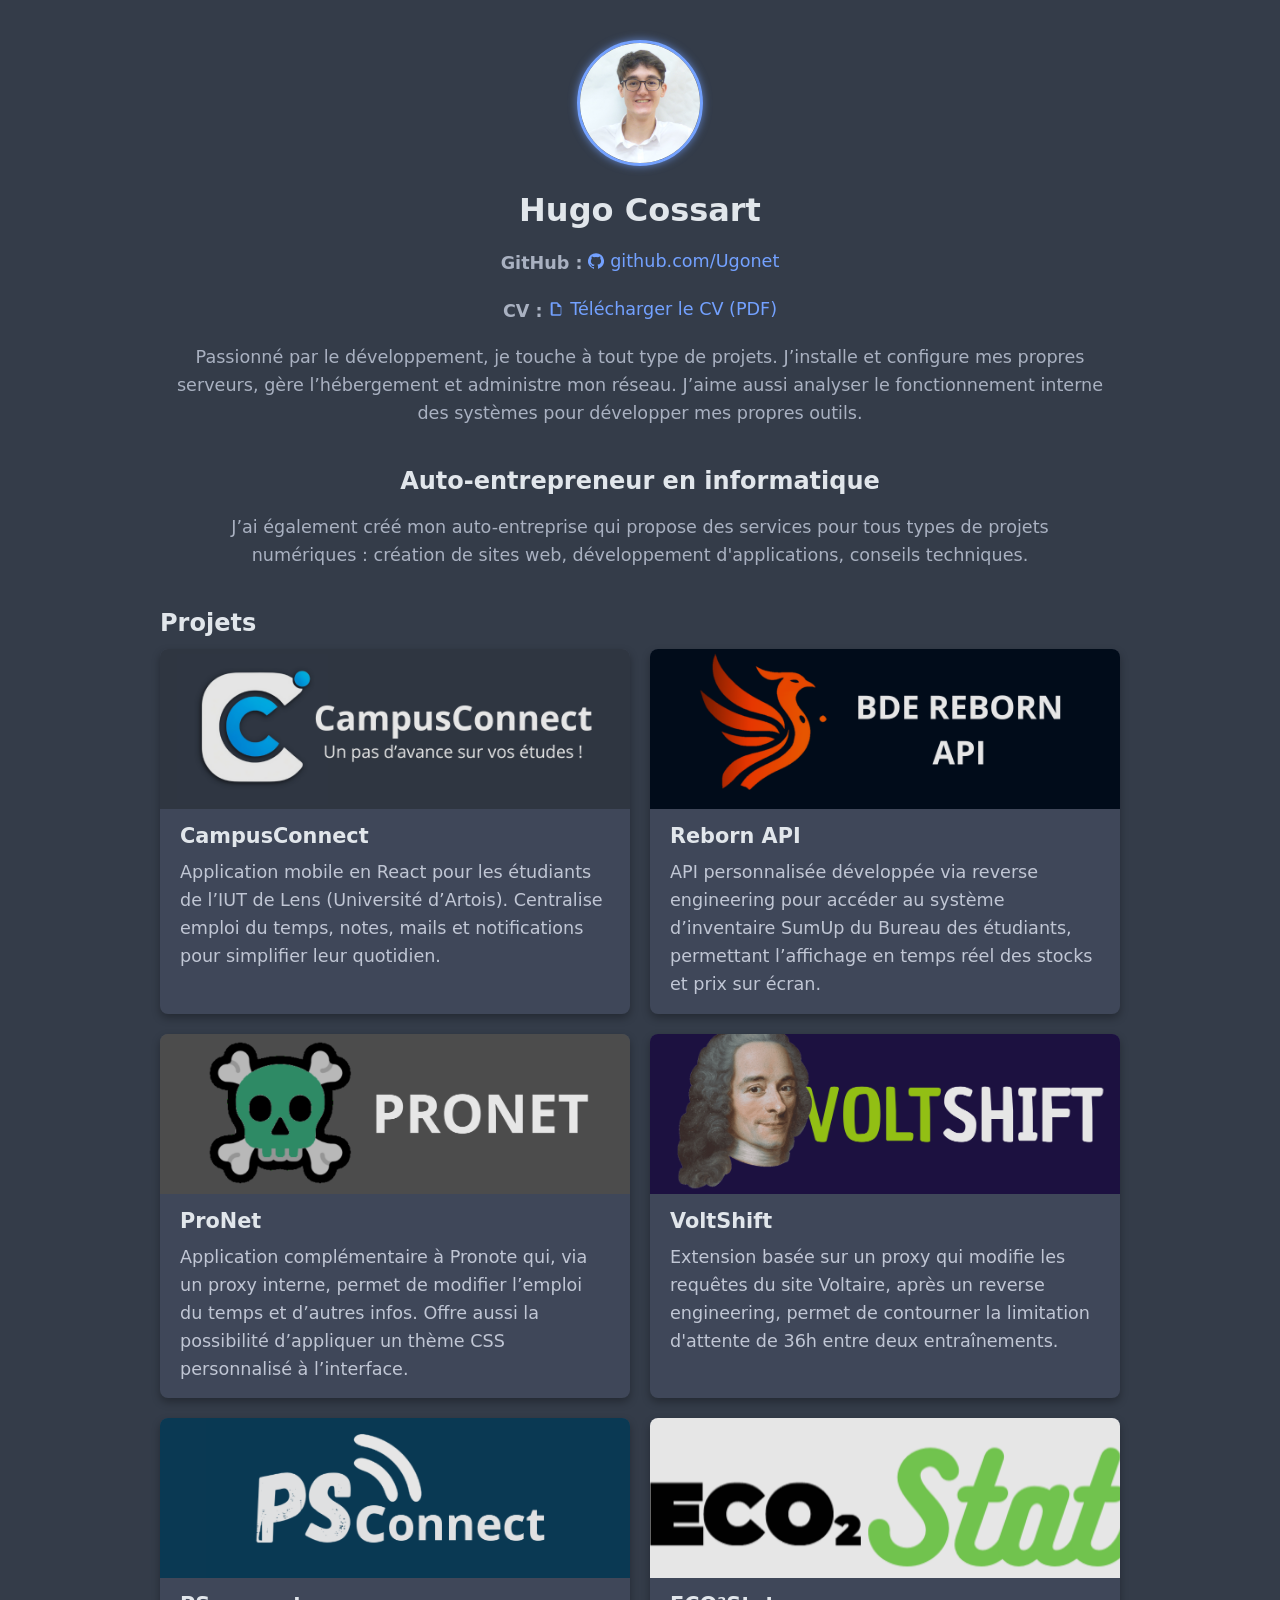
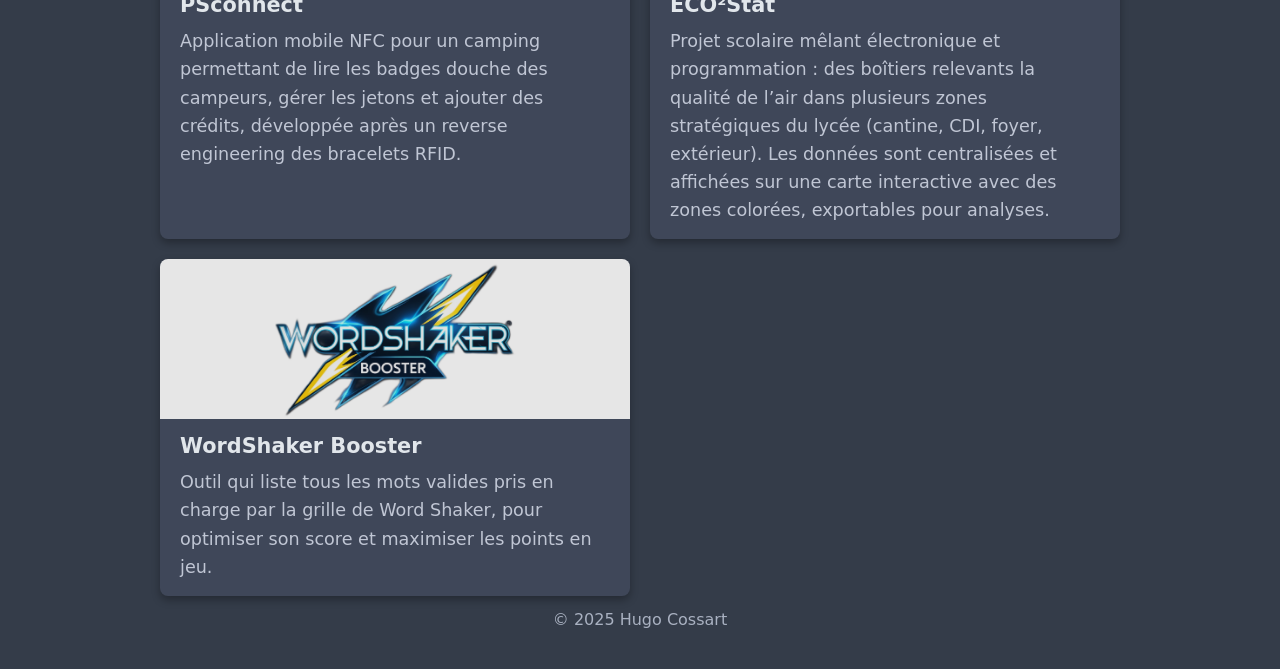
==== index.html @ ac050584 "Ajout du CV en dernière version" ====
<!DOCTYPE html>
<html lang="fr">
<head>
    <meta charset="UTF-8" />
    <meta name="viewport" content="width=device-width, initial-scale=1" />
    <title>Hugo Cossart – Portfolio</title>
    <style>
        body {
            font-family: system-ui, sans-serif;
            background: #343C49;
            margin: 0; padding: 0;
            color: #E1E6EB;
        }
        .footer {
            margin-top: 14px;
        }
        .container {
            max-width: 960px;
            margin: 40px auto;
            padding: 0 20px;
        }
        h1, h2 {
            margin-bottom: 0.5em;
            color: #E1E6EB;
        }
        a {
            color: #73A1FF;
            text-decoration: none;
        }
        a:hover {
            text-decoration: underline;
        }
        header, footer {
            text-align: center;
            margin-bottom: 40px;
            color: #A9B1C1;
        }
        p {
            line-height: 1.6;
            font-size: 1.1em;
        }
        .projects-grid {
            display: grid;
            grid-template-columns: repeat(auto-fit, minmax(400px, 1fr));
            gap: 20px;
        }
        .project-card {
            background: #3F4759;
            border-radius: 8px;
            box-shadow: 0 4px 8px rgb(0 0 0 / 0.3);
            overflow: hidden;
            cursor: pointer;
            transition: transform 0.2s ease, box-shadow 0.2s ease;
            display: flex;
            flex-direction: column;
            text-decoration: none;
            color: inherit;
        }
        .project-card:hover {
            transform: translateY(-5px);
            box-shadow: 0 8px 16px rgb(0 0 0 / 0.5);
        }
        .project-img {
            width: 100%;
            height: 160px;
            object-fit: cover;
            filter: brightness(0.9);
        }
        .project-content {
            padding: 15px 20px;
            flex-grow: 1;
        }
        .project-title {
            margin: 0 0 10px;
            font-size: 1.3em;
            color: #E1E6EB;
        }
        .project-desc {
            margin: 0;
            color: #C0C6D4;
            flex-grow: 1;
        }
        .profile-img {
            width: 120px;
            height: 120px;
            border-radius: 50%;
            object-fit: cover;
            border: 3px solid #73A1FF;
            box-shadow: 0 0 8px rgba(115, 161, 255, 0.7);
        }
    </style>
</head>
<body>
<div class="container">
    <header>
        <img src="/images/profil.png" alt="Photo de Hugo Cossart" class="profile-img" />
        <h1>Hugo Cossart</h1>
        <p><strong>GitHub :</strong>
            <a href="https://github.com/Ugonet" target="_blank" rel="noopener noreferrer" style="display: inline-flex; align-items: center; gap: 6px;">
                <svg xmlns="http://www.w3.org/2000/svg" width="16" height="16" fill="#73A1FF" viewBox="0 0 24 24" style="vertical-align: middle;">
                    <path d="M12 .297a12 12 0 00-3.794 23.412c.6.11.82-.26.82-.577 0-.285-.01-1.04-.015-2.04-3.338.725-4.042-1.61-4.042-1.61-.546-1.386-1.333-1.754-1.333-1.754-1.09-.744.083-.729.083-.729 1.205.085 1.838 1.238 1.838 1.238 1.07 1.835 2.807 1.305 3.492.997.108-.775.418-1.305.76-1.605-2.665-.304-5.466-1.332-5.466-5.93 0-1.31.467-2.38 1.235-3.22-.124-.303-.535-1.527.117-3.176 0 0 1.007-.322 3.3 1.23a11.46 11.46 0 016 0c2.29-1.553 3.294-1.23 3.294-1.23.653 1.65.243 2.873.12 3.176.77.84 1.232 1.91 1.232 3.22 0 4.61-2.8 5.625-5.475 5.922.43.37.823 1.102.823 2.222 0 1.606-.014 2.898-.014 3.293 0 .32.218.694.825.576A12 12 0 0012 .297z"/>
                </svg>
                github.com/Ugonet
            </a>
        </p>

        <p><strong>CV :</strong>
            <a href="/CV-Hugo-Cossart-IUT-Lens.pdf" target="_blank" rel="noopener noreferrer" style="display: inline-flex; align-items: center; gap: 6px;">
                <svg xmlns="http://www.w3.org/2000/svg" width="16" height="16" fill="#73A1FF" viewBox="0 0 24 24" style="vertical-align: middle;">
                    <path d="M6 2a2 2 0 00-2 2v16a2 2 0 002 2h12a2 2 0 002-2V8l-6-6H6zM7 4h7v5h5v11H7V4z"/>
                </svg>
                Télécharger le CV (PDF)
            </a>
        </p>
        <p>
            Passionné par le développement, je touche à tout type de projets.
            J’installe et configure mes propres serveurs, gère l’hébergement et administre mon réseau.
            J’aime aussi analyser le fonctionnement interne des systèmes pour développer mes propres outils.
        </p>
        <div class="container">
            <h2>Auto-entrepreneur en informatique</h2>
            <p>
                J’ai également créé mon auto-entreprise qui propose des services pour tous types de projets numériques : création de sites web, développement d'applications, conseils techniques.
            </p>
        </div>
    </header>

    <section>
        <h2>Projets</h2>
        <div class="projects-grid">
            <a href="/projets/campusconnect/" class="project-card" rel="noopener noreferrer">
                <img src="/projets/campusconnect/images/illustration.png" alt="CampusConnect" class="project-img" />
                <div class="project-content">
                    <h3 class="project-title">CampusConnect</h3>
                    <p class="project-desc">
                        Application mobile en React pour les étudiants de l’IUT de Lens (Université d’Artois).
                        Centralise emploi du temps, notes, mails et notifications pour simplifier leur quotidien.
                    </p>
                </div>
            </a>
            <a href="/projets/rebornapi/" class="project-card" rel="noopener noreferrer">
                <img src="/projets/rebornapi/images/illustration.png" alt="Reborn API" class="project-img" />
                <div class="project-content">
                    <h3 class="project-title">Reborn API</h3>
                    <p class="project-desc">
                        API personnalisée développée via reverse engineering pour accéder au système d’inventaire
                        SumUp du Bureau des étudiants, permettant l’affichage en temps réel des stocks et prix sur écran.
                    </p>
                </div>
            </a>
            <a href="/projets/pronet/" class="project-card" rel="noopener noreferrer">
                <img src="/projets/pronet/images/illustration.png" alt="ProNet" class="project-img" />
                <div class="project-content">
                    <h3 class="project-title">ProNet</h3>
                    <p class="project-desc">
                        Application complémentaire à Pronote qui, via un proxy interne, permet de modifier l’emploi du temps et d’autres infos.
                        Offre aussi la possibilité d’appliquer un thème CSS personnalisé à l’interface.
                    </p>
                </div>
            </a>
            <a href="/projets/voltshift/" class="project-card" rel="noopener noreferrer">
                <img src="/projets/voltshift/images/illustration.png" alt="VoltShift" class="project-img" />
                <div class="project-content">
                    <h3 class="project-title">VoltShift</h3>
                    <p class="project-desc">
                        Extension basée sur un proxy qui modifie les requêtes du site Voltaire,
                        après un reverse engineering, permet de contourner la limitation d'attente de 36h entre deux entraînements.
                    </p>
                </div>
            </a>
            <a href="/projets/psconnect/" class="project-card" rel="noopener noreferrer">
                <img src="/projets/psconnect/images/illustration.png" alt="PSconnect" class="project-img" />
                <div class="project-content">
                    <h3 class="project-title">PSconnect</h3>
                    <p class="project-desc">
                        Application mobile NFC pour un camping permettant de lire les badges douche des campeurs,
                        gérer les jetons et ajouter des crédits, développée après un reverse engineering des bracelets RFID.
                    </p>
                </div>
            </a>
            <a href="/projets/eco2stat/" class="project-card" rel="noopener noreferrer">
                <img src="/projets/eco2stat/images/illustration.png" alt="ECO²Stat" class="project-img" />
                <div class="project-content">
                    <h3 class="project-title">ECO²Stat</h3>
                    <p class="project-desc">
                        Projet scolaire mêlant électronique et programmation : des boîtiers relevants la qualité de l’air dans plusieurs zones stratégiques du lycée (cantine, CDI, foyer, extérieur).
                        Les données sont centralisées et affichées sur une carte interactive avec des zones colorées, exportables pour analyses.
                    </p>
                </div>
            </a>
            <a href="/projets/wordshakerbooster/" class="project-card" rel="noopener noreferrer">
                <img src="/projets/wordshakerbooster/images/illustration.png" alt="WordShaker Booster" class="project-img" />
                <div class="project-content">
                    <h3 class="project-title">WordShaker Booster</h3>
                    <p class="project-desc">
                        Outil qui liste tous les mots valides pris en charge par la grille de Word Shaker, pour optimiser son score et maximiser les points en jeu.
                    </p>
                </div>
            </a>
        </div>
    </section>

    <footer class="footer">
        © 2025 Hugo Cossart
    </footer>
</div>
</body>
</html>
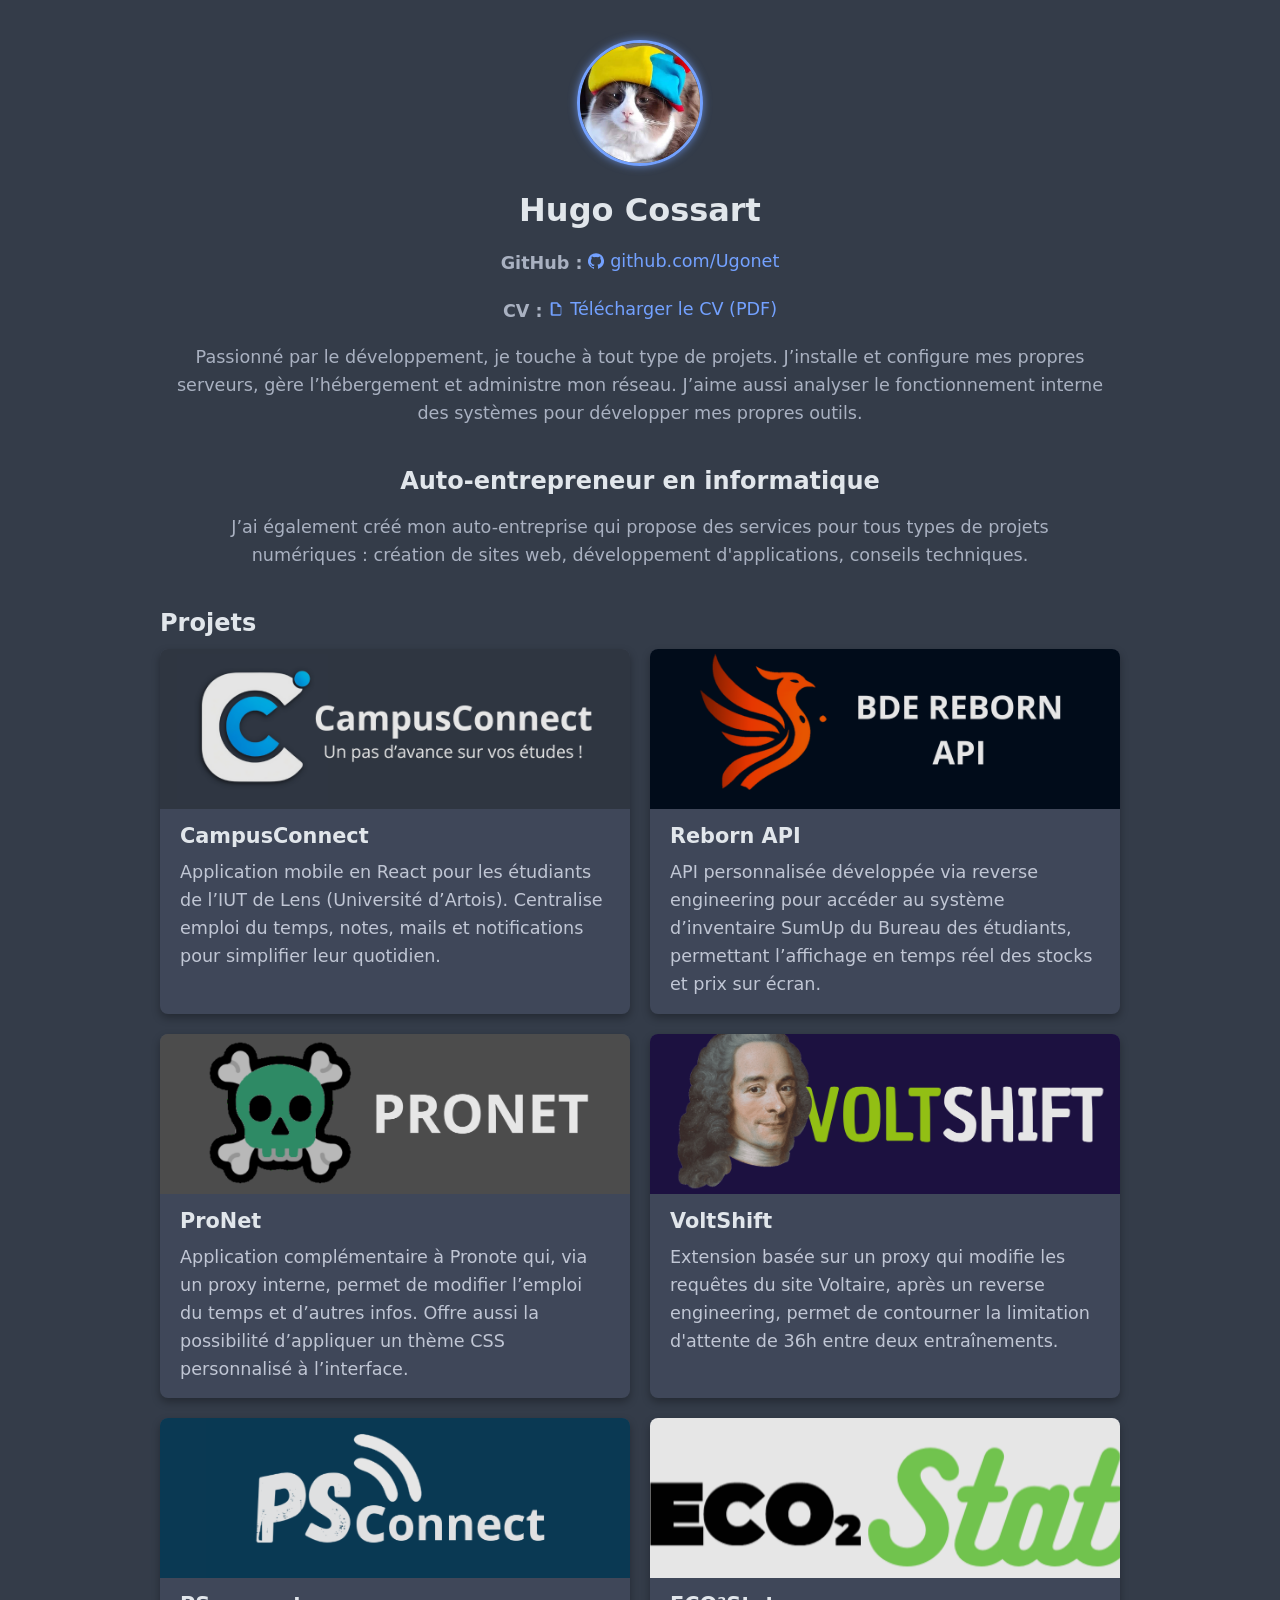
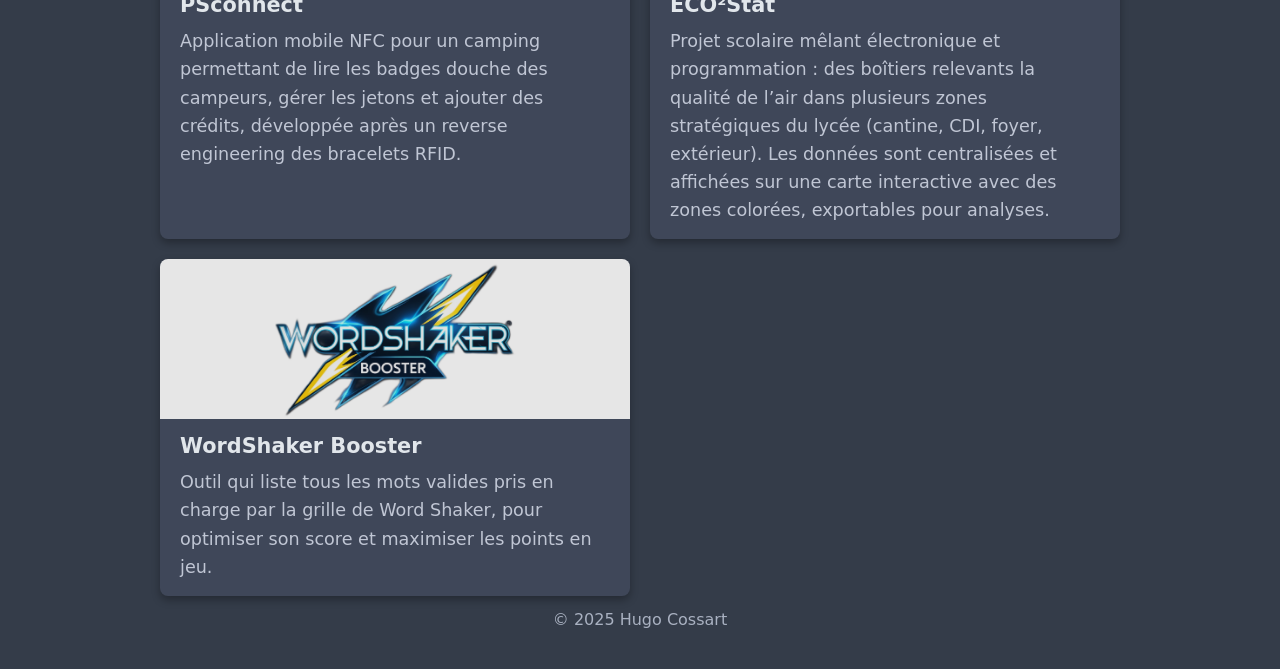
==== commit 36c97437: "changement de PP" ====
--- a/index.html
+++ b/index.html
@@ -93,7 +93,7 @@
 <body>
 <div class="container">
     <header>
-        <img src="/images/profil.png" alt="Photo de Hugo Cossart" class="profile-img" />
+        <img src="/images/profile.jpg" alt="Photo de Hugo Cossart" class="profile-img" />
         <h1>Hugo Cossart</h1>
         <p><strong>GitHub :</strong>
             <a href="https://github.com/Ugonet" target="_blank" rel="noopener noreferrer" style="display: inline-flex; align-items: center; gap: 6px;">
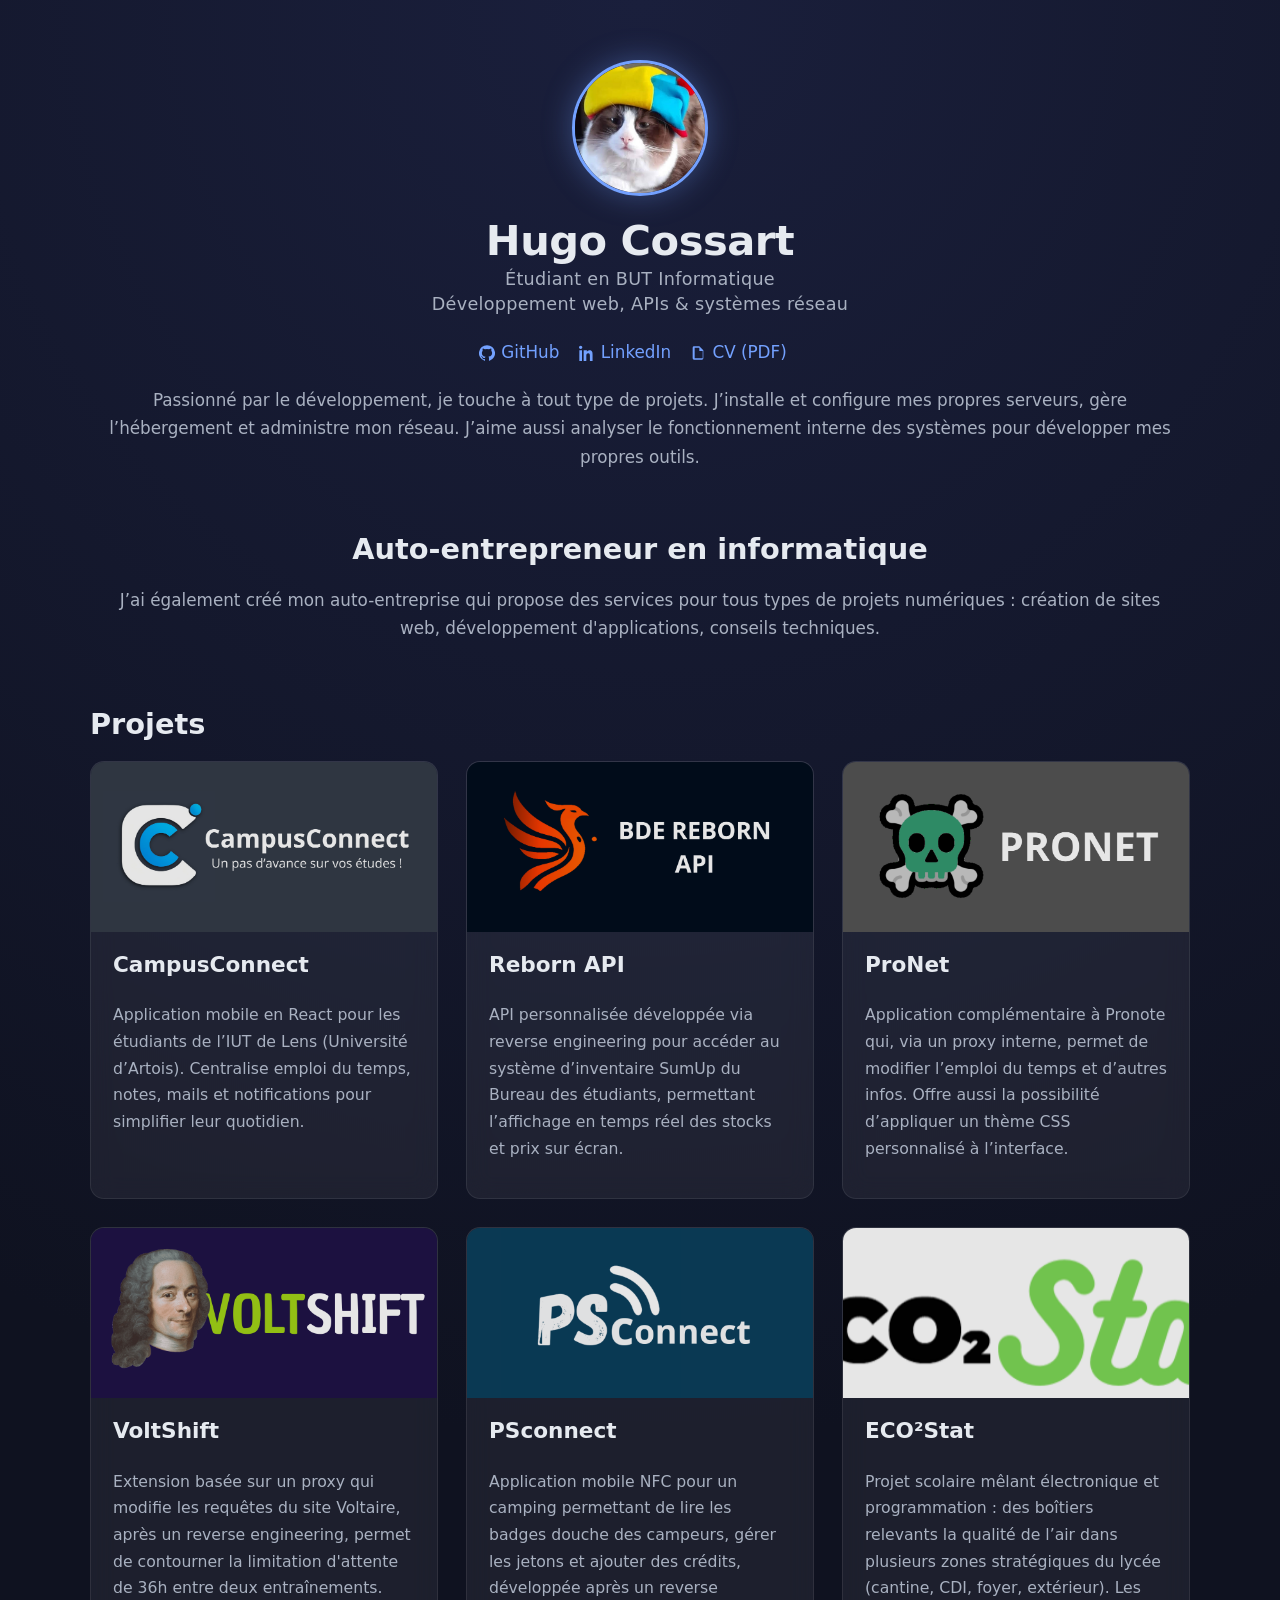
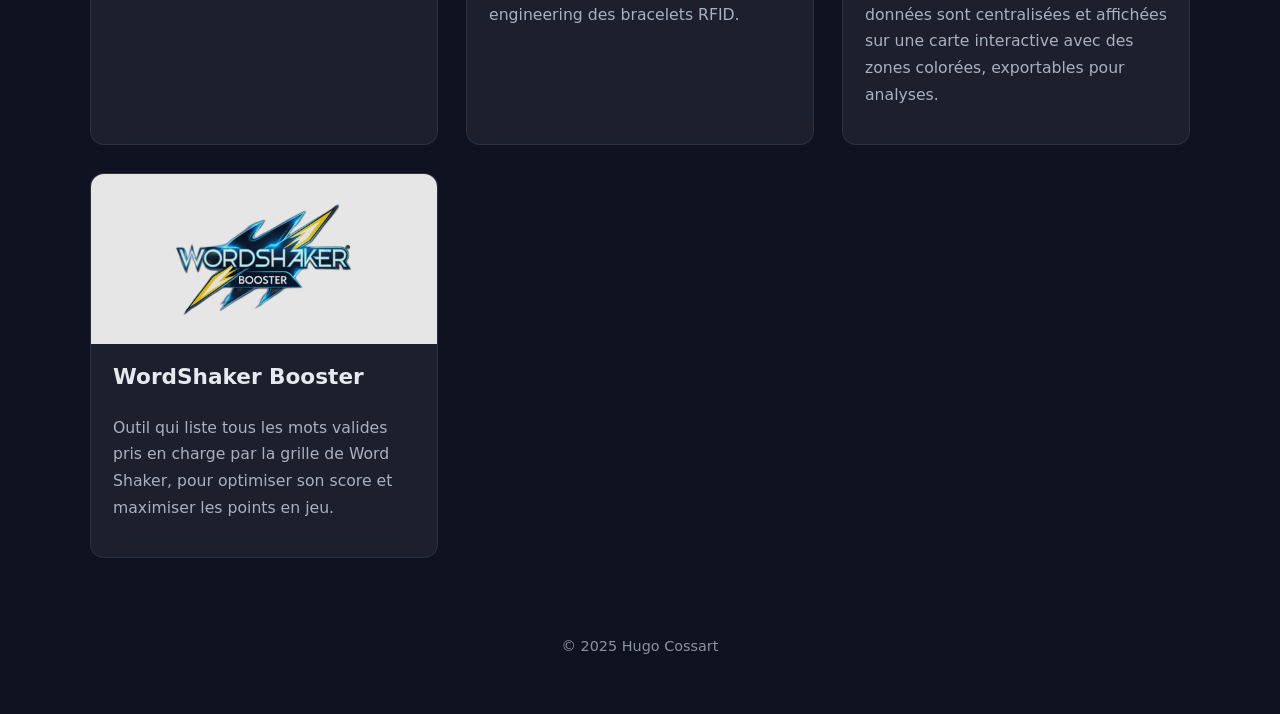
==== commit f707d93c: "Changement de styles et rajout du linkedin + correction des liens relatifs" ====
--- a/index.html
+++ b/index.html
@@ -5,113 +5,227 @@
     <meta name="viewport" content="width=device-width, initial-scale=1" />
     <title>Hugo Cossart – Portfolio</title>
     <style>
+        :root {
+            --bg-main: #0f1220;
+            --bg-card: rgba(255, 255, 255, 0.06);
+            --bg-card-hover: rgba(255, 255, 255, 0.1);
+            --accent: #73A1FF;
+            --accent-soft: rgba(115, 161, 255, 0.35);
+            --text-main: #E6EAF0;
+            --text-muted: #A9B1C1;
+            --radius: 14px;
+        }
+
+        /* Base */
         body {
-            font-family: system-ui, sans-serif;
-            background: #343C49;
-            margin: 0; padding: 0;
-            color: #E1E6EB;
-        }
-        .footer {
-            margin-top: 14px;
-        }
+            font-family: system-ui, -apple-system, BlinkMacSystemFont, sans-serif;
+            background:
+                    radial-gradient(circle at top, #1a1f3c, transparent 60%),
+                    var(--bg-main);
+            margin: 0;
+            color: var(--text-main);
+        }
+
+        /* Layout */
         .container {
-            max-width: 960px;
-            margin: 40px auto;
-            padding: 0 20px;
-        }
-        h1, h2 {
-            margin-bottom: 0.5em;
-            color: #E1E6EB;
-        }
+            max-width: 1100px;
+            margin: 60px auto;
+            padding: 0 24px;
+        }
+
+        /* Header */
+        header {
+            text-align: center;
+            margin-bottom: 64px;
+        }
+
+        h1 {
+            font-size: 2.6rem;
+            margin: 16px 0 8px;
+            letter-spacing: -0.5px;
+        }
+
+        .subtitle {
+            font-size: 1.1rem;
+            color: var(--text-muted);
+            margin-top: -6px;
+            margin-bottom: 22px;
+            line-height: 1.4;
+            letter-spacing: 0.3px;
+        }
+
+        h2 {
+            font-size: 1.8rem;
+            margin-bottom: 20px;
+        }
+
+        p {
+            line-height: 1.7;
+            font-size: 1.05rem;
+            color: var(--text-muted);
+        }
+
+        /* Links */
         a {
-            color: #73A1FF;
+            color: var(--accent);
             text-decoration: none;
         }
+
         a:hover {
             text-decoration: underline;
         }
-        header, footer {
-            text-align: center;
-            margin-bottom: 40px;
-            color: #A9B1C1;
-        }
-        p {
-            line-height: 1.6;
-            font-size: 1.1em;
-        }
+
+        /* Profile */
+        .profile-img {
+            width: 130px;
+            height: 130px;
+            border-radius: 50%;
+            object-fit: cover;
+            border: 3px solid var(--accent);
+            box-shadow: 0 0 30px var(--accent-soft);
+            transition: transform 0.3s ease;
+        }
+
+        .profile-img:hover {
+            transform: scale(1.05);
+        }
+
+        /* Cards grid */
         .projects-grid {
             display: grid;
-            grid-template-columns: repeat(auto-fit, minmax(400px, 1fr));
-            gap: 20px;
-        }
+            grid-template-columns: repeat(auto-fit, minmax(320px, 1fr));
+            gap: 28px;
+        }
+
+        /* Project card */
         .project-card {
-            background: #3F4759;
-            border-radius: 8px;
-            box-shadow: 0 4px 8px rgb(0 0 0 / 0.3);
+            background: var(--bg-card);
+            border-radius: var(--radius);
+            backdrop-filter: blur(12px);
+            border: 1px solid rgba(255, 255, 255, 0.08);
             overflow: hidden;
-            cursor: pointer;
-            transition: transform 0.2s ease, box-shadow 0.2s ease;
+            transition: all 0.35s ease;
             display: flex;
             flex-direction: column;
             text-decoration: none;
             color: inherit;
-        }
+            position: relative;
+        }
+
+        .project-card::after {
+            content: "";
+            position: absolute;
+            inset: 0;
+            background: radial-gradient(circle at top left, var(--accent-soft), transparent 60%);
+            opacity: 0;
+            transition: opacity 0.35s ease;
+            pointer-events: none;
+        }
+
+        .project-card:hover::after {
+            opacity: 1;
+        }
+
         .project-card:hover {
-            transform: translateY(-5px);
-            box-shadow: 0 8px 16px rgb(0 0 0 / 0.5);
-        }
+            transform: translateY(-8px);
+            background: var(--bg-card-hover);
+            box-shadow: 0 20px 40px rgba(0, 0, 0, 0.45);
+        }
+
+        /* Image */
         .project-img {
             width: 100%;
-            height: 160px;
+            height: 170px;
             object-fit: cover;
             filter: brightness(0.9);
         }
+
+        /* Content */
         .project-content {
-            padding: 15px 20px;
-            flex-grow: 1;
-        }
+            padding: 20px 22px;
+            display: flex;
+            flex-direction: column;
+            gap: 10px;
+        }
+
         .project-title {
-            margin: 0 0 10px;
-            font-size: 1.3em;
-            color: #E1E6EB;
-        }
+            font-size: 1.35rem;
+            margin: 0;
+            color: var(--text-main);
+        }
+
         .project-desc {
-            margin: 0;
-            color: #C0C6D4;
-            flex-grow: 1;
-        }
-        .profile-img {
-            width: 120px;
-            height: 120px;
-            border-radius: 50%;
-            object-fit: cover;
-            border: 3px solid #73A1FF;
-            box-shadow: 0 0 8px rgba(115, 161, 255, 0.7);
+            font-size: 0.98rem;
+            color: var(--text-muted);
+        }
+
+        .social-link {
+            display: inline-flex;
+            align-items: center;
+            gap: 6px;
+            margin-right: 14px;
+        }
+
+        /* Sections */
+        section {
+            margin-bottom: 80px;
+        }
+
+        /* Footer */
+        footer {
+            text-align: center;
+            font-size: 0.9rem;
+            color: var(--text-muted);
+            margin-top: 80px;
+            opacity: 0.8;
         }
     </style>
 </head>
 <body>
 <div class="container">
     <header>
-        <img src="/images/profile.jpg" alt="Photo de Hugo Cossart" class="profile-img" />
+        <img src="images/profile.jpg" alt="Photo de Hugo Cossart" class="profile-img" />
         <h1>Hugo Cossart</h1>
-        <p><strong>GitHub :</strong>
-            <a href="https://github.com/Ugonet" target="_blank" rel="noopener noreferrer" style="display: inline-flex; align-items: center; gap: 6px;">
-                <svg xmlns="http://www.w3.org/2000/svg" width="16" height="16" fill="#73A1FF" viewBox="0 0 24 24" style="vertical-align: middle;">
-                    <path d="M12 .297a12 12 0 00-3.794 23.412c.6.11.82-.26.82-.577 0-.285-.01-1.04-.015-2.04-3.338.725-4.042-1.61-4.042-1.61-.546-1.386-1.333-1.754-1.333-1.754-1.09-.744.083-.729.083-.729 1.205.085 1.838 1.238 1.838 1.238 1.07 1.835 2.807 1.305 3.492.997.108-.775.418-1.305.76-1.605-2.665-.304-5.466-1.332-5.466-5.93 0-1.31.467-2.38 1.235-3.22-.124-.303-.535-1.527.117-3.176 0 0 1.007-.322 3.3 1.23a11.46 11.46 0 016 0c2.29-1.553 3.294-1.23 3.294-1.23.653 1.65.243 2.873.12 3.176.77.84 1.232 1.91 1.232 3.22 0 4.61-2.8 5.625-5.475 5.922.43.37.823 1.102.823 2.222 0 1.606-.014 2.898-.014 3.293 0 .32.218.694.825.576A12 12 0 0012 .297z"/>
+        <p class="subtitle">
+            Étudiant en BUT Informatique<br>
+            Développement web, APIs & systèmes réseau
+        </p>
+        <p>
+            <a class="social-link" href="https://github.com/Ugonet" target="_blank" rel="noopener noreferrer">
+                <svg xmlns="http://www.w3.org/2000/svg" width="16" height="16" fill="#73A1FF" viewBox="0 0 24 24">
+                    <path d="M12 .297a12 12 0 00-3.794 23.412c.6.11.82-.26.82-.577
+            0-.285-.01-1.04-.015-2.04-3.338.725-4.042-1.61-4.042-1.61
+            -.546-1.386-1.333-1.754-1.333-1.754-1.09-.744.083-.729.083-.729
+            1.205.085 1.838 1.238 1.838 1.238 1.07 1.835 2.807 1.305 3.492.997
+            .108-.775.418-1.305.76-1.605-2.665-.304-5.466-1.332-5.466-5.93
+            0-1.31.467-2.38 1.235-3.22-.124-.303-.535-1.527.117-3.176
+            0 0 1.007-.322 3.3 1.23a11.46 11.46 0 016 0c2.29-1.553
+            3.294-1.23 3.294-1.23.653 1.65.243 2.873.12 3.176
+            .77.84 1.232 1.91 1.232 3.22 0 4.61-2.8 5.625-5.475 5.922
+            .43.37.823 1.102.823 2.222 0 1.606-.014 2.898-.014 3.293
+            0 .32.218.694.825.576A12 12 0 0012 .297z"/>
                 </svg>
-                github.com/Ugonet
-            </a>
-        </p>
-
-        <p><strong>CV :</strong>
-            <a href="/CV-Hugo-Cossart-IUT-Lens.pdf" target="_blank" rel="noopener noreferrer" style="display: inline-flex; align-items: center; gap: 6px;">
-                <svg xmlns="http://www.w3.org/2000/svg" width="16" height="16" fill="#73A1FF" viewBox="0 0 24 24" style="vertical-align: middle;">
+                GitHub
+            </a>
+
+            <a class="social-link" href="https://www.linkedin.com/in/hugo-cossart/" target="_blank" rel="noopener noreferrer">
+                <svg xmlns="http://www.w3.org/2000/svg" width="16" height="16" fill="#73A1FF" viewBox="0 0 24 24">
+                    <path d="M4.98 3.5C4.98 4.88 3.86 6 2.5 6S0 4.88 0 3.5
+            1.12 1 2.5 1s2.48 1.12 2.48 2.5zM.5 8h4V24h-4V8zm7.5 0h3.8v2.2h.05
+            c.53-1 1.82-2.2 3.75-2.2 4.01 0 4.75 2.64 4.75 6.08V24h-4v-7.5
+            c0-1.79-.03-4.09-2.5-4.09-2.5 0-2.88 1.95-2.88 3.96V24h-4V8z"/>
+                </svg>
+                LinkedIn
+            </a>
+
+            <a class="social-link" href="CV-Hugo-Cossart-IUT-Lens.pdf" target="_blank" rel="noopener noreferrer">
+                <svg xmlns="http://www.w3.org/2000/svg" width="16" height="16" fill="#73A1FF" viewBox="0 0 24 24">
                     <path d="M6 2a2 2 0 00-2 2v16a2 2 0 002 2h12a2 2 0 002-2V8l-6-6H6zM7 4h7v5h5v11H7V4z"/>
                 </svg>
-                Télécharger le CV (PDF)
+                CV (PDF)
             </a>
         </p>
+
         <p>
             Passionné par le développement, je touche à tout type de projets.
             J’installe et configure mes propres serveurs, gère l’hébergement et administre mon réseau.
@@ -128,8 +242,8 @@
     <section>
         <h2>Projets</h2>
         <div class="projects-grid">
-            <a href="/projets/campusconnect/" class="project-card" rel="noopener noreferrer">
-                <img src="/projets/campusconnect/images/illustration.png" alt="CampusConnect" class="project-img" />
+            <a href="projets/campusconnect/" class="project-card" rel="noopener noreferrer">
+                <img src="projets/campusconnect/images/illustration.png" alt="CampusConnect" class="project-img" />
                 <div class="project-content">
                     <h3 class="project-title">CampusConnect</h3>
                     <p class="project-desc">
@@ -138,8 +252,8 @@
                     </p>
                 </div>
             </a>
-            <a href="/projets/rebornapi/" class="project-card" rel="noopener noreferrer">
-                <img src="/projets/rebornapi/images/illustration.png" alt="Reborn API" class="project-img" />
+            <a href="projets/rebornapi/" class="project-card" rel="noopener noreferrer">
+                <img src="projets/rebornapi/images/illustration.png" alt="Reborn API" class="project-img" />
                 <div class="project-content">
                     <h3 class="project-title">Reborn API</h3>
                     <p class="project-desc">
@@ -148,8 +262,8 @@
                     </p>
                 </div>
             </a>
-            <a href="/projets/pronet/" class="project-card" rel="noopener noreferrer">
-                <img src="/projets/pronet/images/illustration.png" alt="ProNet" class="project-img" />
+            <a href="projets/pronet/" class="project-card" rel="noopener noreferrer">
+                <img src="projets/pronet/images/illustration.png" alt="ProNet" class="project-img" />
                 <div class="project-content">
                     <h3 class="project-title">ProNet</h3>
                     <p class="project-desc">
@@ -158,8 +272,8 @@
                     </p>
                 </div>
             </a>
-            <a href="/projets/voltshift/" class="project-card" rel="noopener noreferrer">
-                <img src="/projets/voltshift/images/illustration.png" alt="VoltShift" class="project-img" />
+            <a href="projets/voltshift/" class="project-card" rel="noopener noreferrer">
+                <img src="projets/voltshift/images/illustration.png" alt="VoltShift" class="project-img" />
                 <div class="project-content">
                     <h3 class="project-title">VoltShift</h3>
                     <p class="project-desc">
@@ -168,8 +282,8 @@
                     </p>
                 </div>
             </a>
-            <a href="/projets/psconnect/" class="project-card" rel="noopener noreferrer">
-                <img src="/projets/psconnect/images/illustration.png" alt="PSconnect" class="project-img" />
+            <a href="projets/psconnect/" class="project-card" rel="noopener noreferrer">
+                <img src="projets/psconnect/images/illustration.png" alt="PSconnect" class="project-img" />
                 <div class="project-content">
                     <h3 class="project-title">PSconnect</h3>
                     <p class="project-desc">
@@ -178,8 +292,8 @@
                     </p>
                 </div>
             </a>
-            <a href="/projets/eco2stat/" class="project-card" rel="noopener noreferrer">
-                <img src="/projets/eco2stat/images/illustration.png" alt="ECO²Stat" class="project-img" />
+            <a href="projets/eco2stat/" class="project-card" rel="noopener noreferrer">
+                <img src="projets/eco2stat/images/illustration.png" alt="ECO²Stat" class="project-img" />
                 <div class="project-content">
                     <h3 class="project-title">ECO²Stat</h3>
                     <p class="project-desc">
@@ -188,8 +302,8 @@
                     </p>
                 </div>
             </a>
-            <a href="/projets/wordshakerbooster/" class="project-card" rel="noopener noreferrer">
-                <img src="/projets/wordshakerbooster/images/illustration.png" alt="WordShaker Booster" class="project-img" />
+            <a href="projets/wordshakerbooster/" class="project-card" rel="noopener noreferrer">
+                <img src="projets/wordshakerbooster/images/illustration.png" alt="WordShaker Booster" class="project-img" />
                 <div class="project-content">
                     <h3 class="project-title">WordShaker Booster</h3>
                     <p class="project-desc">
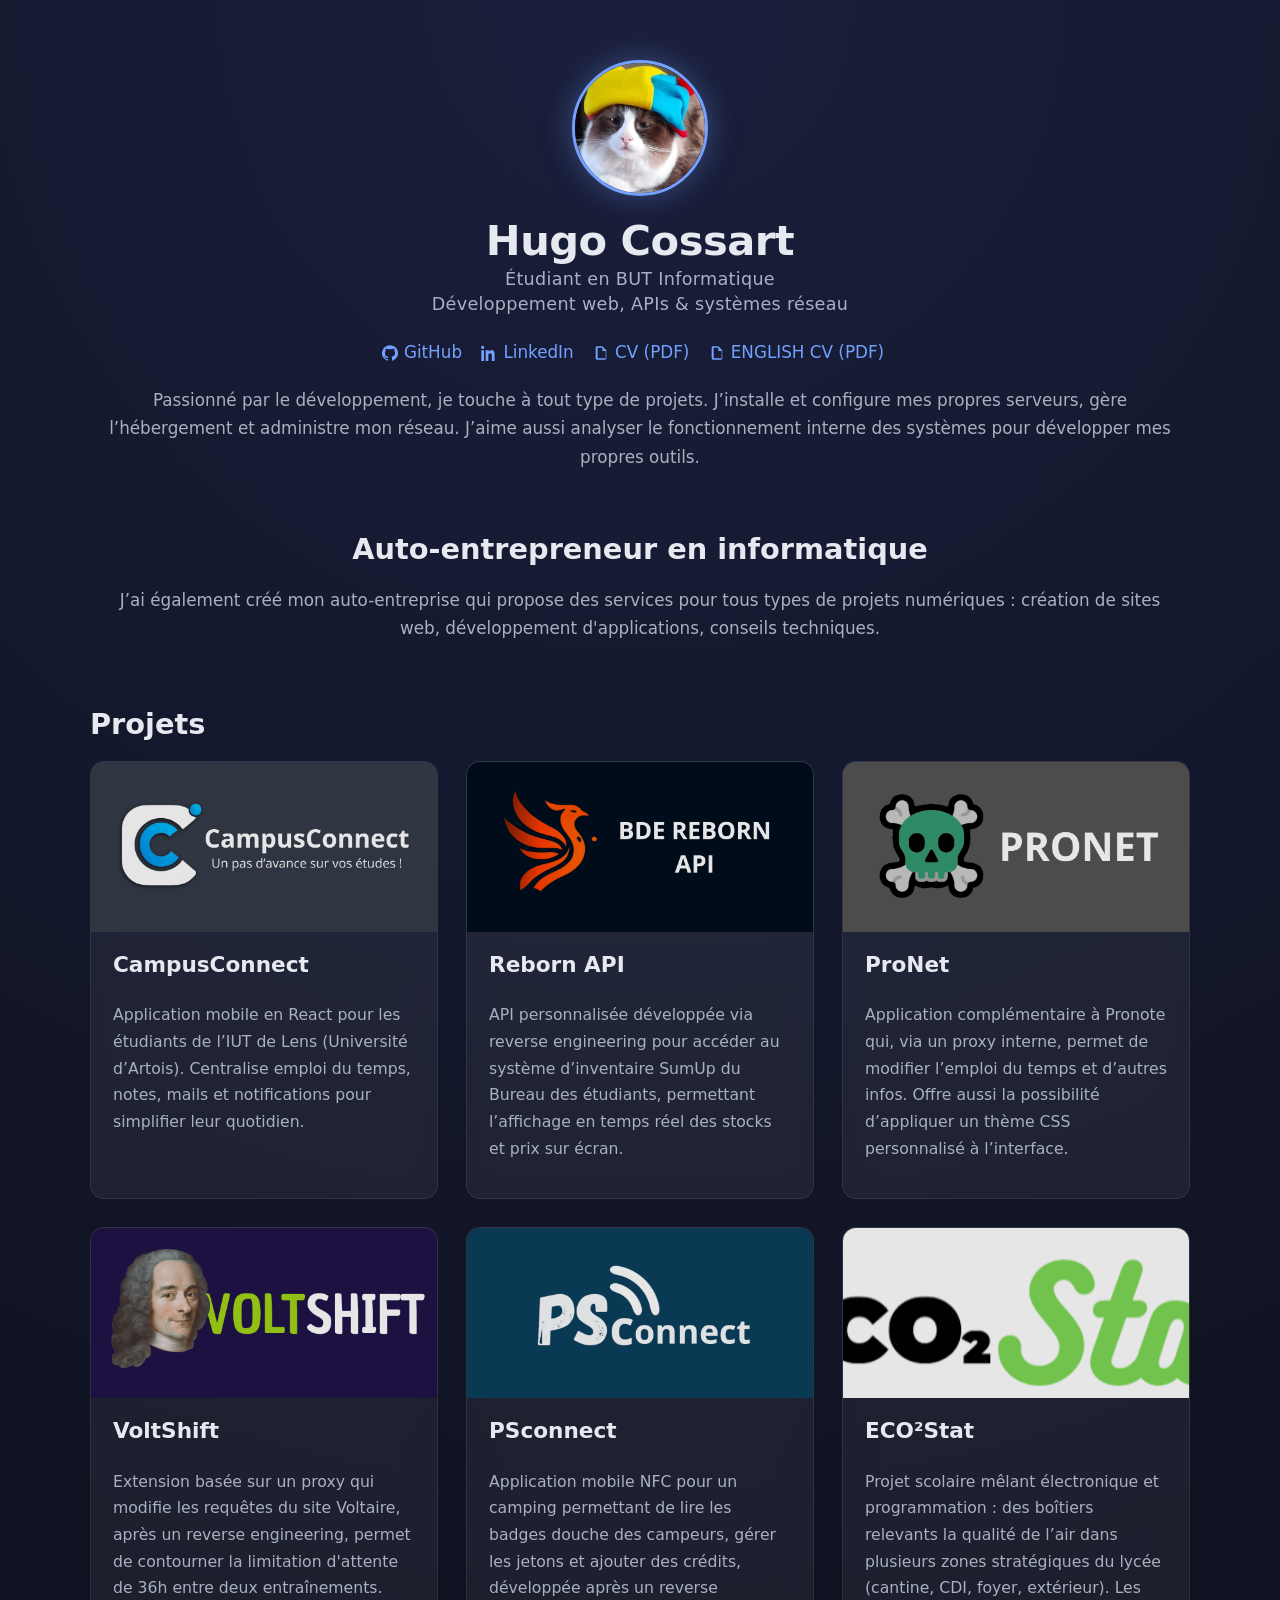
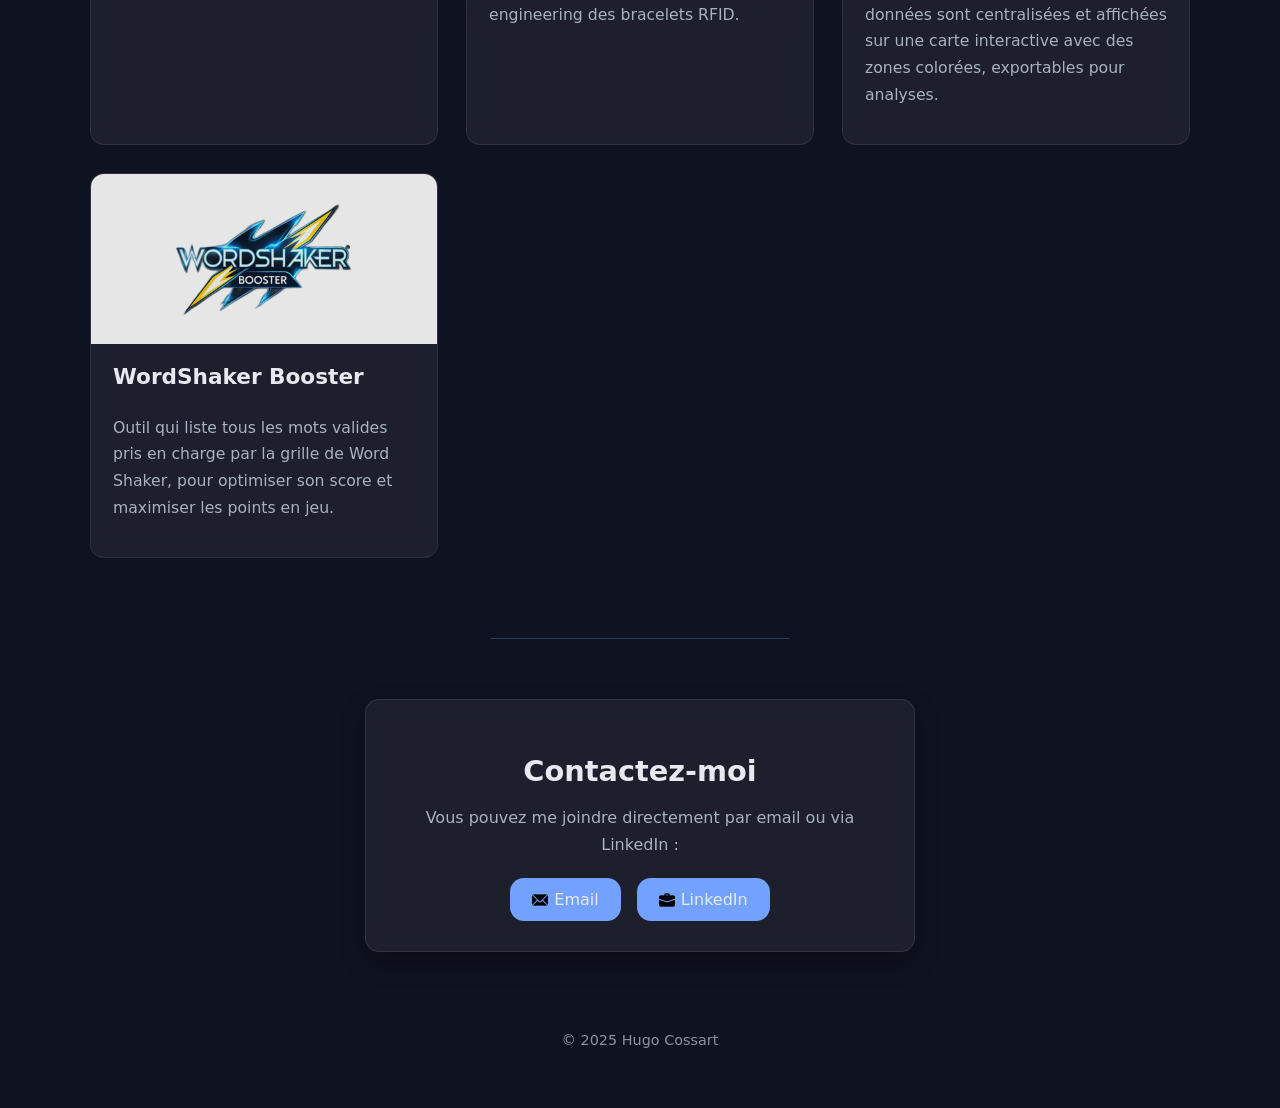
==== commit b7757ff1: "Rajout de la section Contacter + Rajout CV en anglais" ====
--- a/index.html
+++ b/index.html
@@ -4,6 +4,7 @@
     <meta charset="UTF-8" />
     <meta name="viewport" content="width=device-width, initial-scale=1" />
     <title>Hugo Cossart – Portfolio</title>
+    <link rel="icon" type="image/png" href="images/profil.png">
     <style>
         :root {
             --bg-main: #0f1220;
@@ -164,6 +165,78 @@
             align-items: center;
             gap: 6px;
             margin-right: 14px;
+        }
+
+        hr {
+            border: none;
+            height: 1px;
+            background: rgba(102, 153, 253, 0.3);
+            margin: 60px auto;
+            max-width: 300px;
+            border-radius: 1px;
+            box-shadow: 0 0 5px rgba(115,161,255,0.1);
+        }
+
+        .contact-card {
+            background: var(--bg-card);
+            padding: 30px 24px;
+            border-radius: var(--radius);
+            backdrop-filter: blur(12px);
+            border: 1px solid rgba(255,255,255,0.1);
+            max-width: 500px;
+            margin: 40px auto 60px;
+            text-align: center;
+            box-shadow: 0 10px 25px rgba(0,0,0,0.3);
+            transition: transform 0.3s ease;
+        }
+
+        .contact-card:hover {
+            transform: translateY(-5px);
+        }
+
+        .contact-card h2 {
+            color: var(--text-main);
+            margin-bottom: 12px;
+            font-size: 1.8rem;
+        }
+
+        .contact-card p {
+            color: var(--text-muted);
+            margin-bottom: 20px;
+            font-size: 1rem;
+        }
+
+        .contact-buttons {
+            display: flex;
+            justify-content: center;
+            gap: 16px;
+            flex-wrap: wrap;
+        }
+
+        .contact-btn {
+            background: var(--accent);
+            color: var(--text-main);
+            text-decoration: none;
+            padding: 12px 22px;
+            border-radius: var(--radius);
+            transition: transform 0.2s ease, background 0.2s ease;
+
+            display: flex;
+            flex-direction: row;
+            align-items: center;
+            justify-content: center;
+        }
+
+        .contact-btn:hover {
+            background: var(--accent-soft);
+            transform: scale(1.05);
+        }
+
+        .contact-icon {
+            width: 16px;
+            height: 16px;
+            display: block;
+            margin-right: 6px;
         }
 
         /* Sections */
@@ -224,6 +297,13 @@
                 </svg>
                 CV (PDF)
             </a>
+
+            <a class="social-link" href="ENG-CV-Hugo-Cossart-IUT-Lens.pdf" target="_blank" rel="noopener noreferrer">
+                <svg xmlns="http://www.w3.org/2000/svg" width="16" height="16" fill="#73A1FF" viewBox="0 0 24 24">
+                    <path d="M6 2a2 2 0 00-2 2v16a2 2 0 002 2h12a2 2 0 002-2V8l-6-6H6zM7 4h7v5h5v11H7V4z"/>
+                </svg>
+                ENGLISH CV (PDF)
+            </a>
         </p>
 
         <p>
@@ -314,6 +394,23 @@
         </div>
     </section>
 
+    <hr />
+
+    <div class="contact-card">
+        <h2>Contactez-moi</h2>
+        <p>Vous pouvez me joindre directement par email ou via LinkedIn :</p>
+        <div class="contact-buttons">
+            <a href="mailto:cossarthugo@gmail.com" class="contact-btn">
+                <img src="images/email.png" alt="Email" class="contact-icon">
+                Email
+            </a>
+            <a href="https://www.linkedin.com/in/hugo-cossart/" target="_blank" class="contact-btn">
+                <img src="images/suitcase.png" alt="LinkedIn" class="contact-icon">
+                LinkedIn
+            </a>
+        </div>
+    </div>
+
     <footer class="footer">
         © 2025 Hugo Cossart
     </footer>
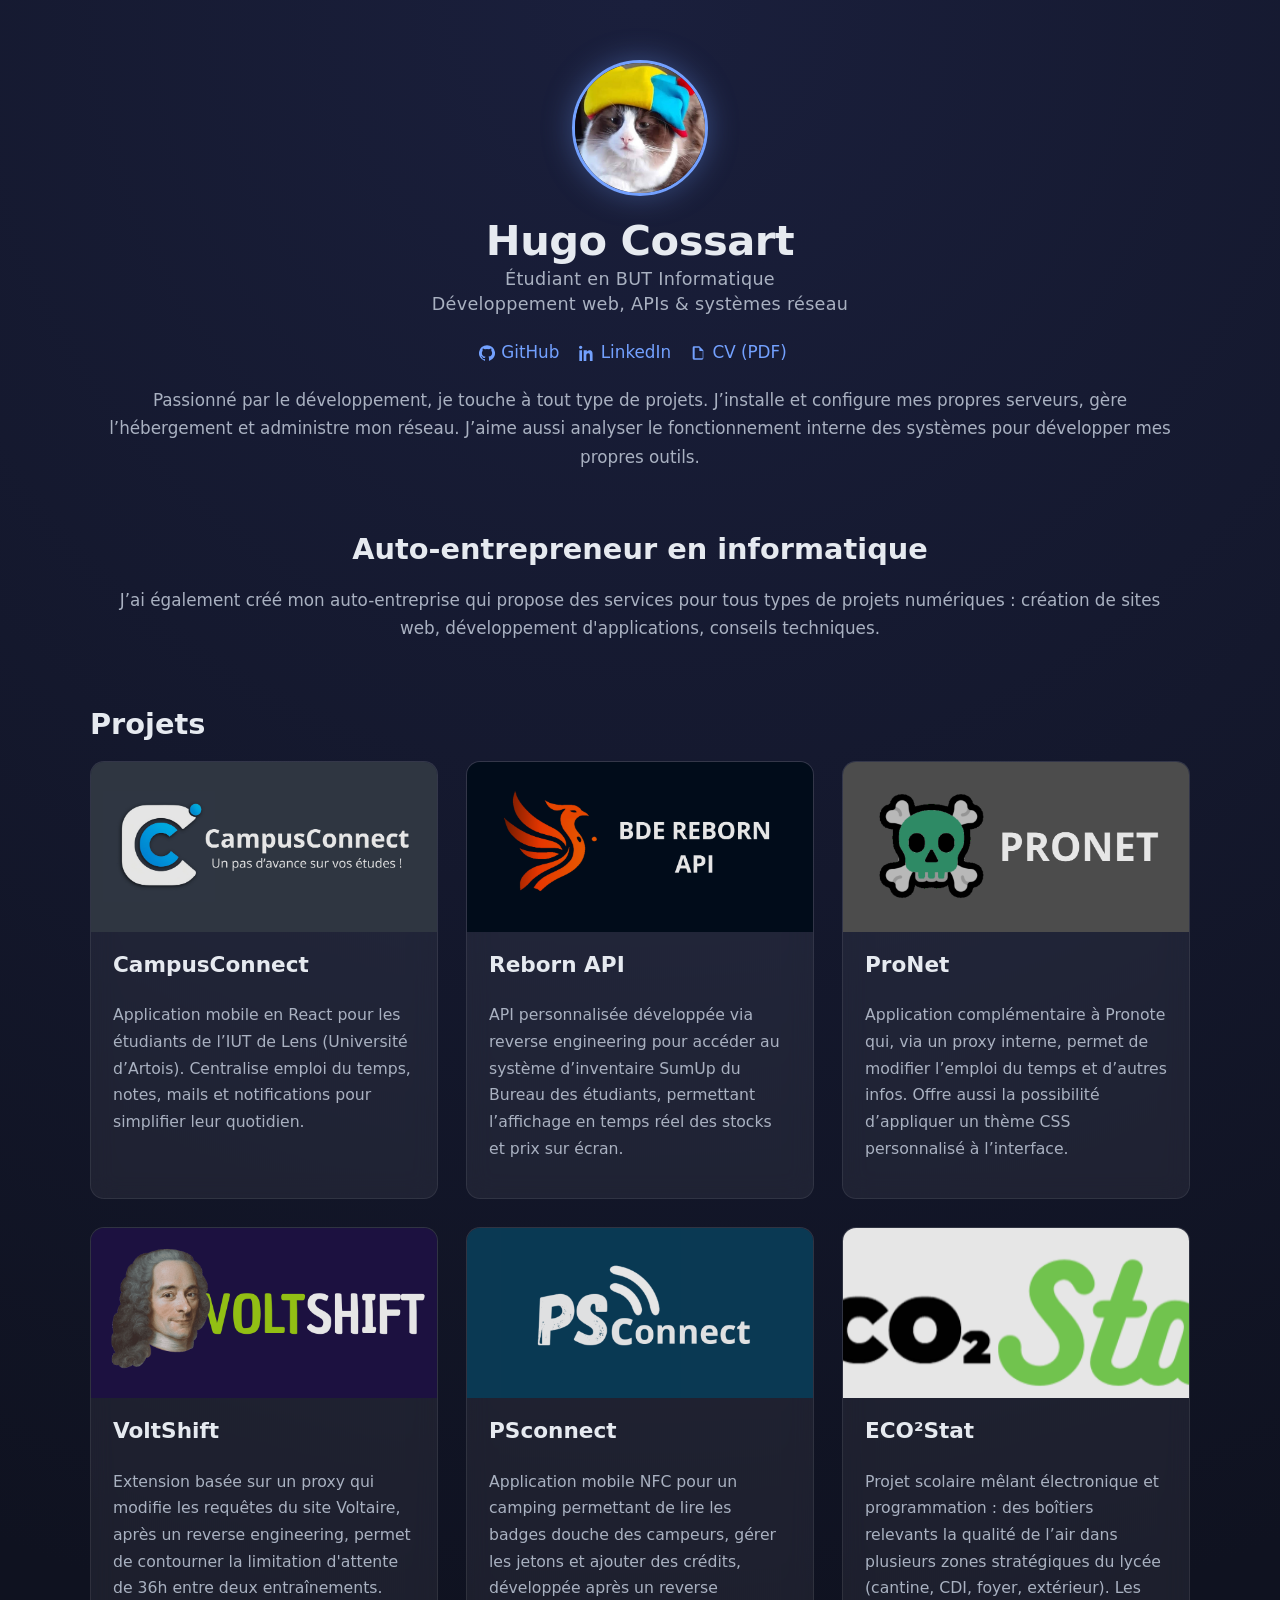
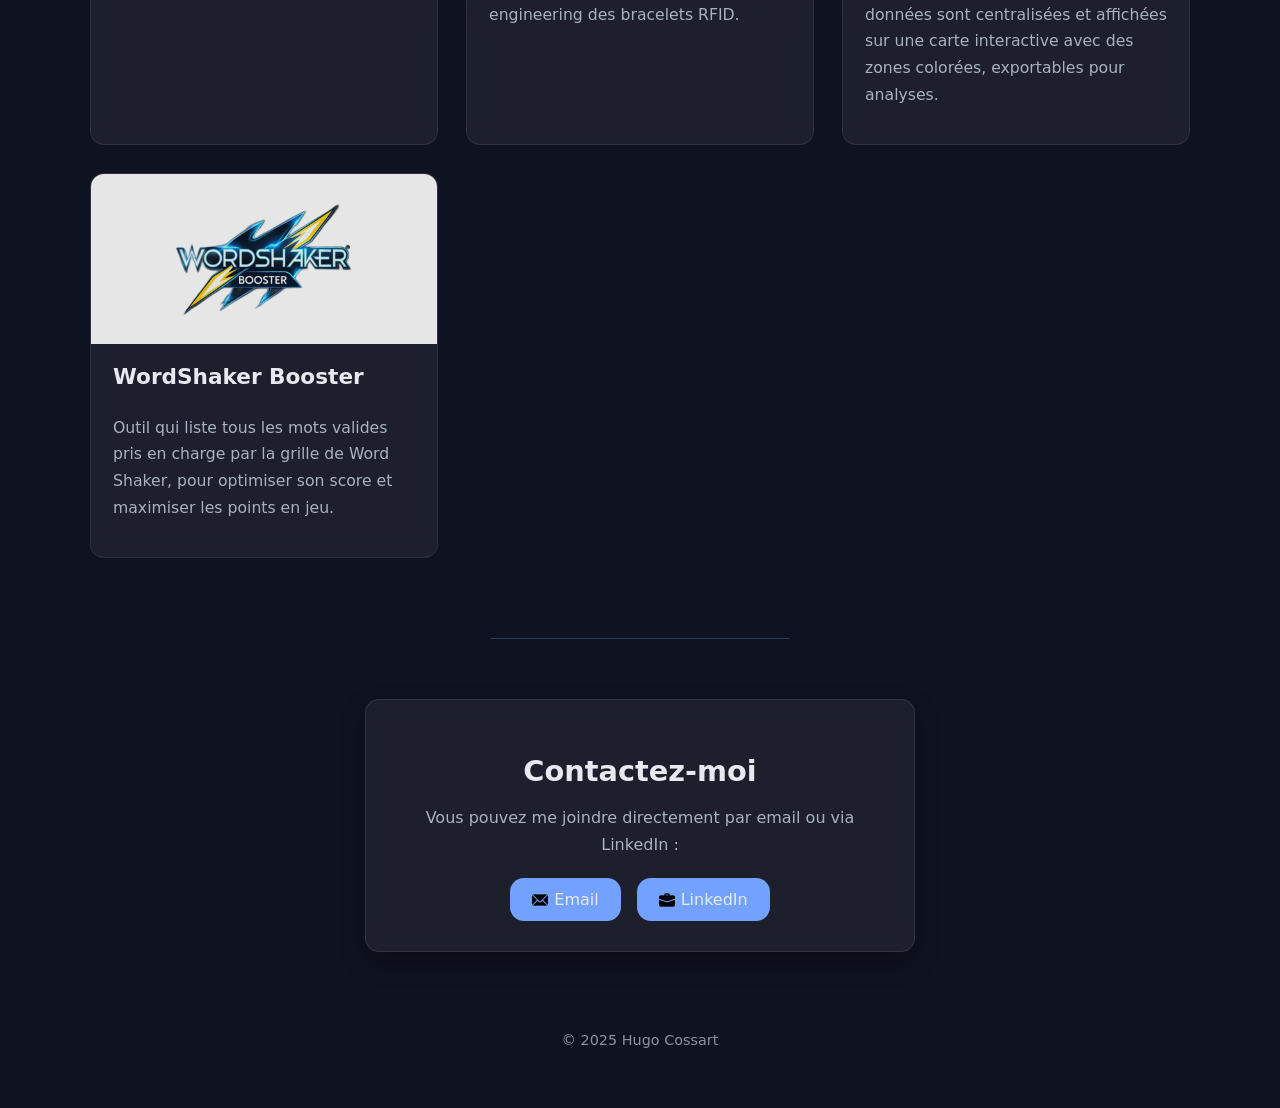
==== commit 6866dda6: "Modif de CV" ====
--- a/index.html
+++ b/index.html
@@ -298,12 +298,12 @@
                 CV (PDF)
             </a>
 
-            <a class="social-link" href="ENG-CV-Hugo-Cossart-IUT-Lens.pdf" target="_blank" rel="noopener noreferrer">
+            <!--<a class="social-link" href="ENG-CV-Hugo-Cossart-IUT-Lens.pdf" target="_blank" rel="noopener noreferrer">
                 <svg xmlns="http://www.w3.org/2000/svg" width="16" height="16" fill="#73A1FF" viewBox="0 0 24 24">
                     <path d="M6 2a2 2 0 00-2 2v16a2 2 0 002 2h12a2 2 0 002-2V8l-6-6H6zM7 4h7v5h5v11H7V4z"/>
                 </svg>
                 ENGLISH CV (PDF)
-            </a>
+            </a>-->
         </p>
 
         <p>
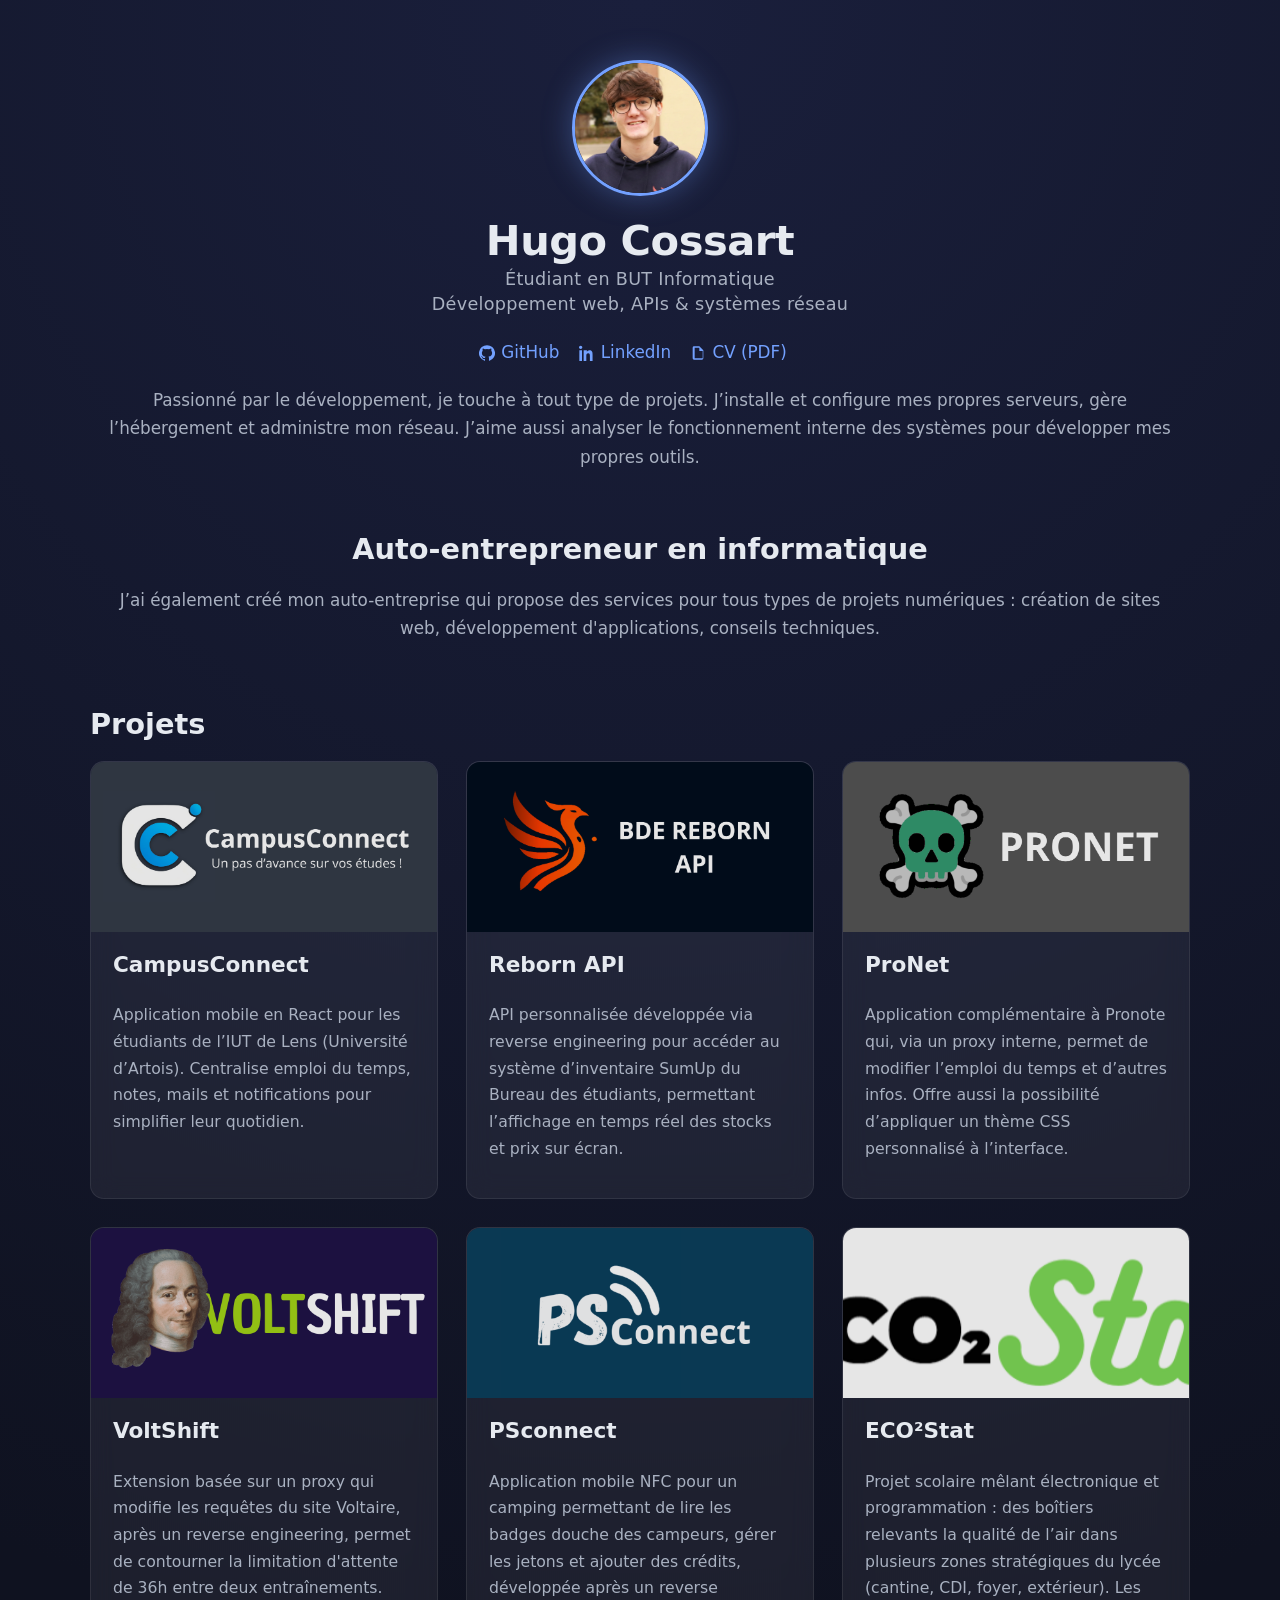
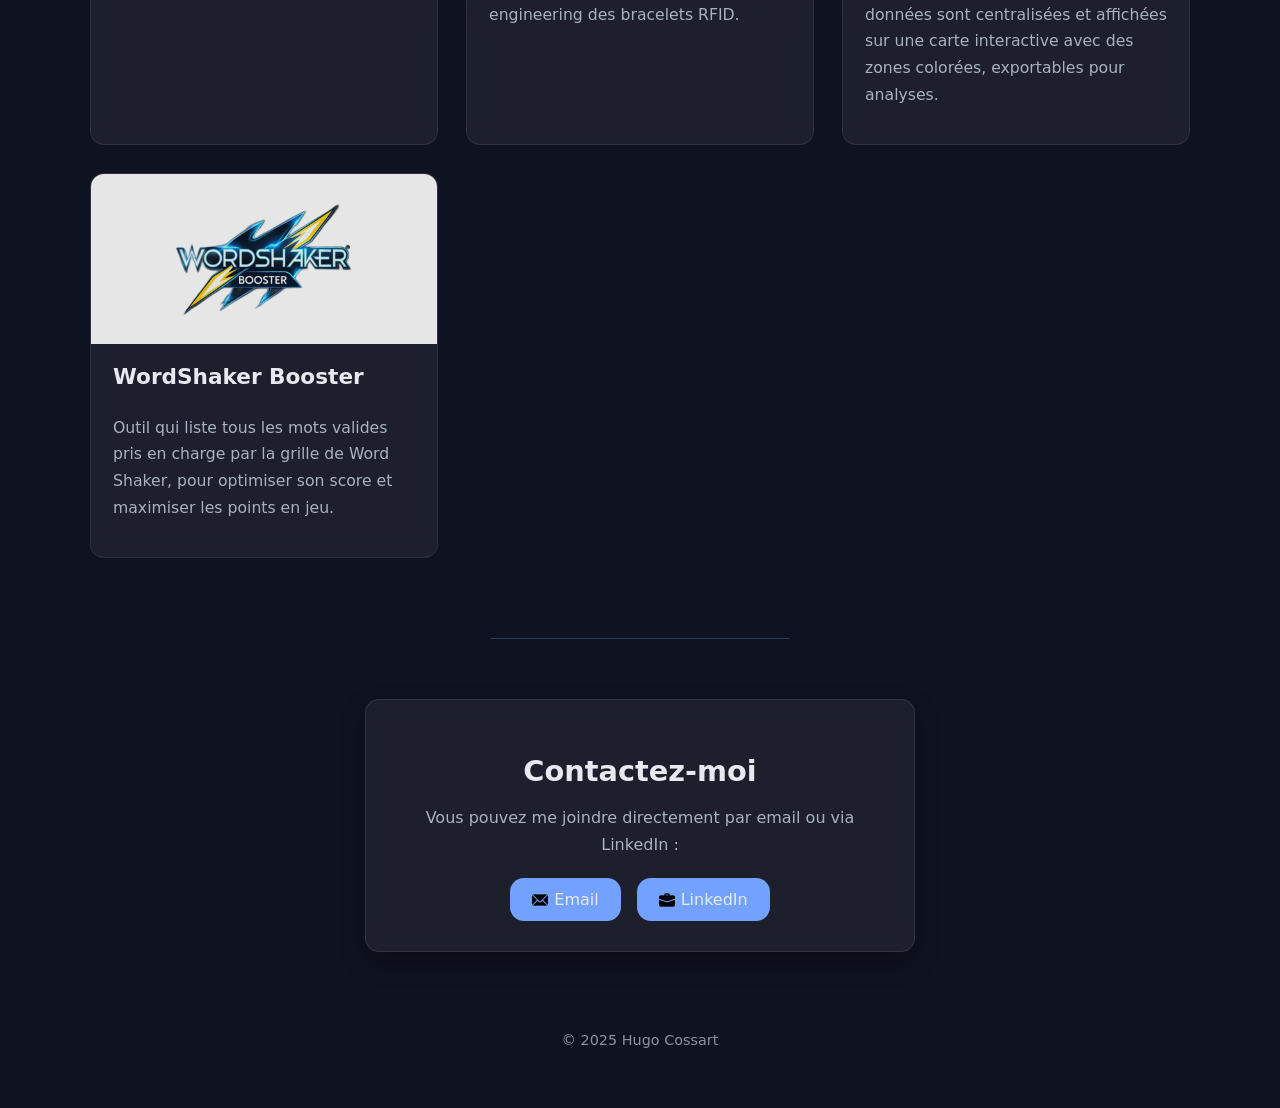
==== commit 9fef8f38: "Update de ma photo de profil" ====
--- a/index.html
+++ b/index.html
@@ -257,7 +257,7 @@
 <body>
 <div class="container">
     <header>
-        <img src="images/profile.jpg" alt="Photo de Hugo Cossart" class="profile-img" />
+        <img src="images/profile.png" alt="Photo de Hugo Cossart" class="profile-img" />
         <h1>Hugo Cossart</h1>
         <p class="subtitle">
             Étudiant en BUT Informatique<br>
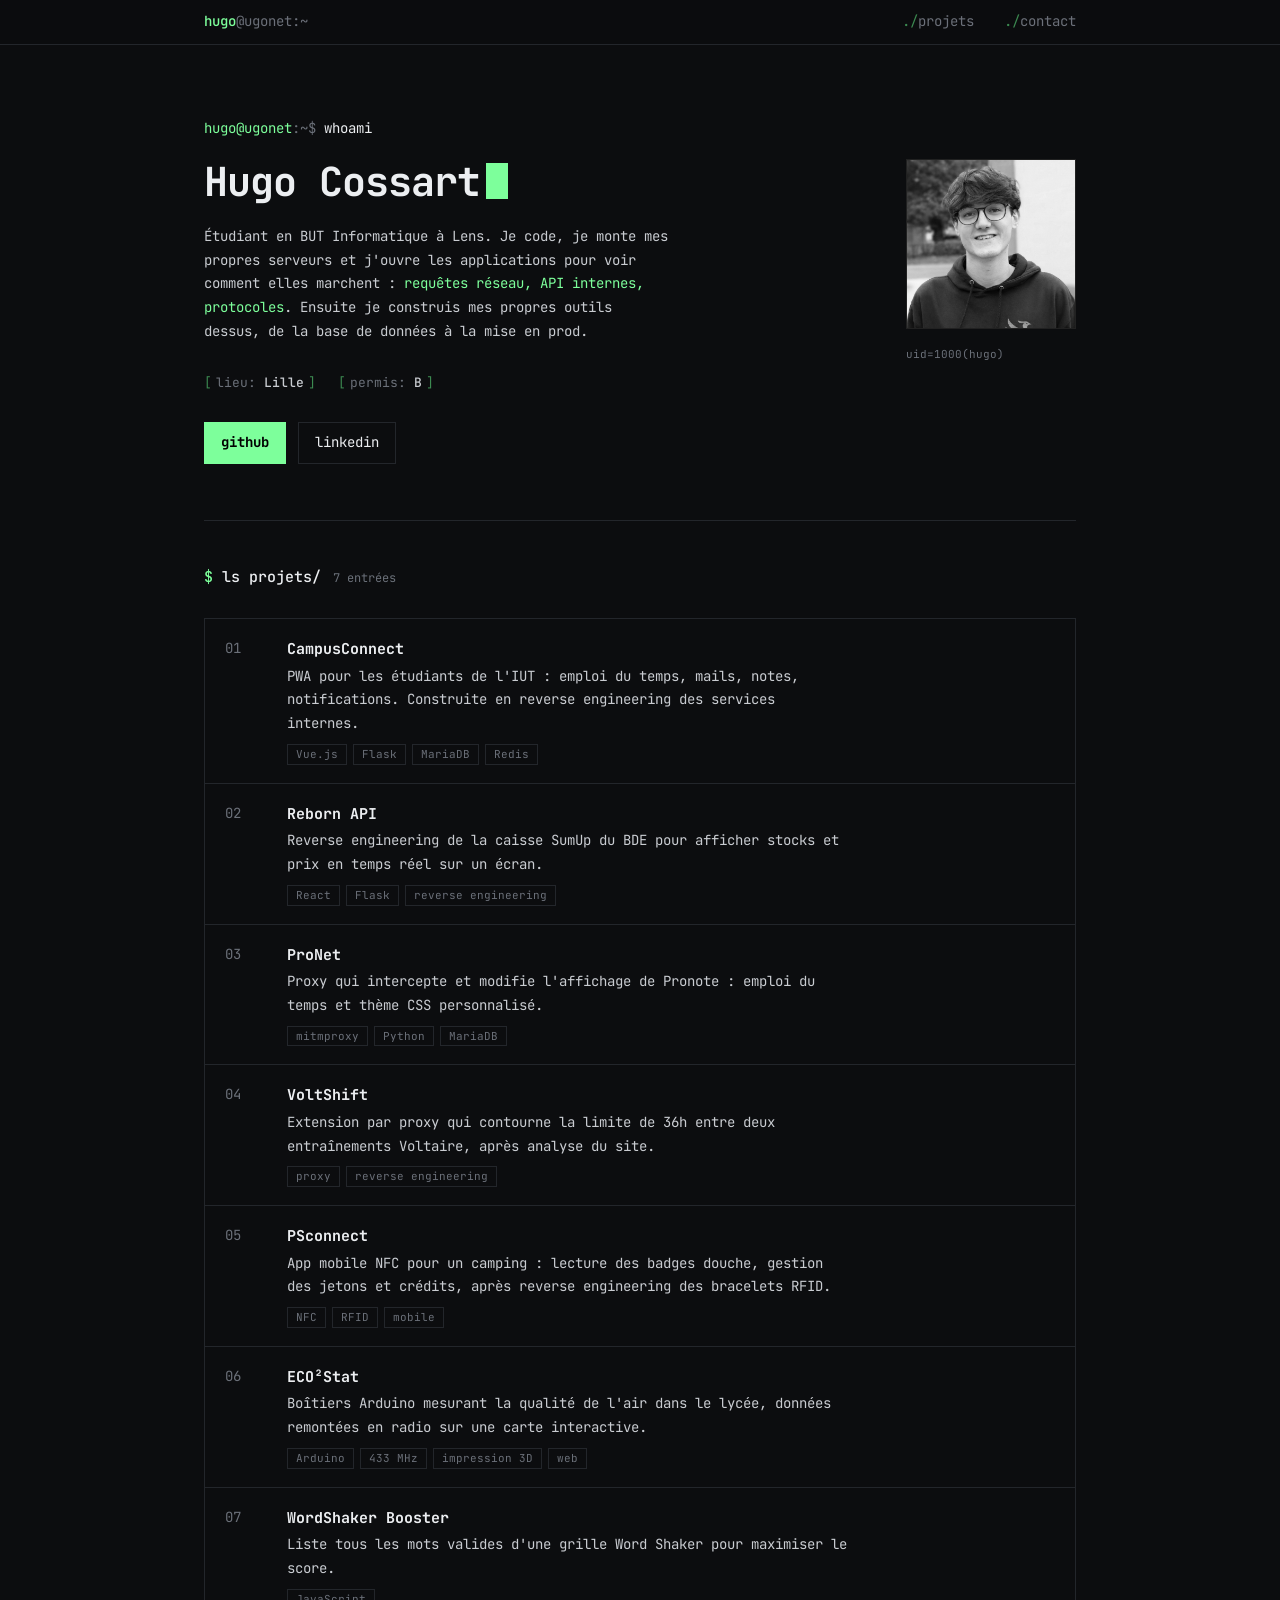
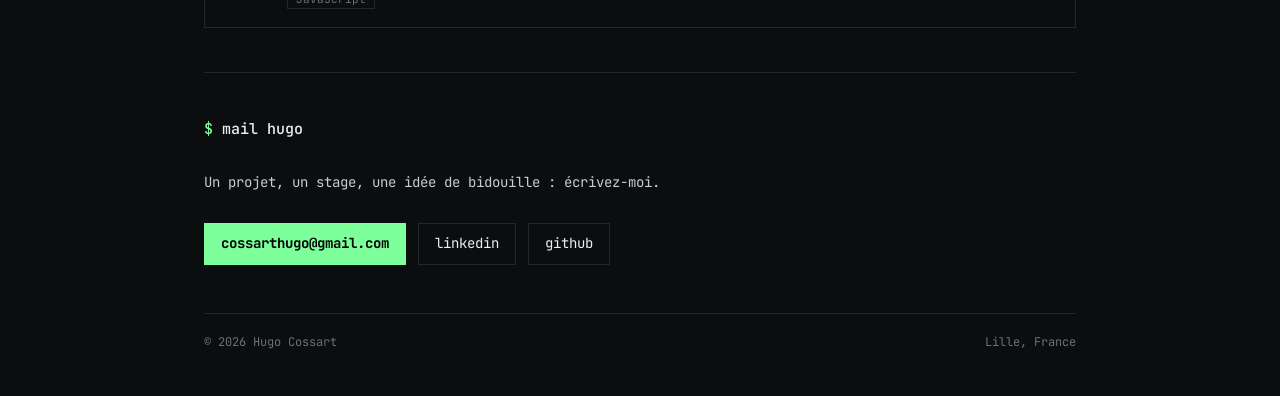
==== commit 05c8b335: "Refonte du portfolio : thème terminal, pages projet" ====
--- a/index.html
+++ b/index.html
@@ -3,417 +3,141 @@
 <head>
     <meta charset="UTF-8" />
     <meta name="viewport" content="width=device-width, initial-scale=1" />
-    <title>Hugo Cossart – Portfolio</title>
+    <title>Hugo Cossart - Portfolio</title>
+    <meta name="description" content="Hugo Cossart, étudiant en BUT Informatique. Développeur, admin sys, reverse engineering, homelab.">
     <link rel="icon" type="image/png" href="images/profil.png">
-    <style>
-        :root {
-            --bg-main: #0f1220;
-            --bg-card: rgba(255, 255, 255, 0.06);
-            --bg-card-hover: rgba(255, 255, 255, 0.1);
-            --accent: #73A1FF;
-            --accent-soft: rgba(115, 161, 255, 0.35);
-            --text-main: #E6EAF0;
-            --text-muted: #A9B1C1;
-            --radius: 14px;
-        }
-
-        /* Base */
-        body {
-            font-family: system-ui, -apple-system, BlinkMacSystemFont, sans-serif;
-            background:
-                    radial-gradient(circle at top, #1a1f3c, transparent 60%),
-                    var(--bg-main);
-            margin: 0;
-            color: var(--text-main);
-        }
-
-        /* Layout */
-        .container {
-            max-width: 1100px;
-            margin: 60px auto;
-            padding: 0 24px;
-        }
-
-        /* Header */
-        header {
-            text-align: center;
-            margin-bottom: 64px;
-        }
-
-        h1 {
-            font-size: 2.6rem;
-            margin: 16px 0 8px;
-            letter-spacing: -0.5px;
-        }
-
-        .subtitle {
-            font-size: 1.1rem;
-            color: var(--text-muted);
-            margin-top: -6px;
-            margin-bottom: 22px;
-            line-height: 1.4;
-            letter-spacing: 0.3px;
-        }
-
-        h2 {
-            font-size: 1.8rem;
-            margin-bottom: 20px;
-        }
-
-        p {
-            line-height: 1.7;
-            font-size: 1.05rem;
-            color: var(--text-muted);
-        }
-
-        /* Links */
-        a {
-            color: var(--accent);
-            text-decoration: none;
-        }
-
-        a:hover {
-            text-decoration: underline;
-        }
-
-        /* Profile */
-        .profile-img {
-            width: 130px;
-            height: 130px;
-            border-radius: 50%;
-            object-fit: cover;
-            border: 3px solid var(--accent);
-            box-shadow: 0 0 30px var(--accent-soft);
-            transition: transform 0.3s ease;
-        }
-
-        .profile-img:hover {
-            transform: scale(1.05);
-        }
-
-        /* Cards grid */
-        .projects-grid {
-            display: grid;
-            grid-template-columns: repeat(auto-fit, minmax(320px, 1fr));
-            gap: 28px;
-        }
-
-        /* Project card */
-        .project-card {
-            background: var(--bg-card);
-            border-radius: var(--radius);
-            backdrop-filter: blur(12px);
-            border: 1px solid rgba(255, 255, 255, 0.08);
-            overflow: hidden;
-            transition: all 0.35s ease;
-            display: flex;
-            flex-direction: column;
-            text-decoration: none;
-            color: inherit;
-            position: relative;
-        }
-
-        .project-card::after {
-            content: "";
-            position: absolute;
-            inset: 0;
-            background: radial-gradient(circle at top left, var(--accent-soft), transparent 60%);
-            opacity: 0;
-            transition: opacity 0.35s ease;
-            pointer-events: none;
-        }
-
-        .project-card:hover::after {
-            opacity: 1;
-        }
-
-        .project-card:hover {
-            transform: translateY(-8px);
-            background: var(--bg-card-hover);
-            box-shadow: 0 20px 40px rgba(0, 0, 0, 0.45);
-        }
-
-        /* Image */
-        .project-img {
-            width: 100%;
-            height: 170px;
-            object-fit: cover;
-            filter: brightness(0.9);
-        }
-
-        /* Content */
-        .project-content {
-            padding: 20px 22px;
-            display: flex;
-            flex-direction: column;
-            gap: 10px;
-        }
-
-        .project-title {
-            font-size: 1.35rem;
-            margin: 0;
-            color: var(--text-main);
-        }
-
-        .project-desc {
-            font-size: 0.98rem;
-            color: var(--text-muted);
-        }
-
-        .social-link {
-            display: inline-flex;
-            align-items: center;
-            gap: 6px;
-            margin-right: 14px;
-        }
-
-        hr {
-            border: none;
-            height: 1px;
-            background: rgba(102, 153, 253, 0.3);
-            margin: 60px auto;
-            max-width: 300px;
-            border-radius: 1px;
-            box-shadow: 0 0 5px rgba(115,161,255,0.1);
-        }
-
-        .contact-card {
-            background: var(--bg-card);
-            padding: 30px 24px;
-            border-radius: var(--radius);
-            backdrop-filter: blur(12px);
-            border: 1px solid rgba(255,255,255,0.1);
-            max-width: 500px;
-            margin: 40px auto 60px;
-            text-align: center;
-            box-shadow: 0 10px 25px rgba(0,0,0,0.3);
-            transition: transform 0.3s ease;
-        }
-
-        .contact-card:hover {
-            transform: translateY(-5px);
-        }
-
-        .contact-card h2 {
-            color: var(--text-main);
-            margin-bottom: 12px;
-            font-size: 1.8rem;
-        }
-
-        .contact-card p {
-            color: var(--text-muted);
-            margin-bottom: 20px;
-            font-size: 1rem;
-        }
-
-        .contact-buttons {
-            display: flex;
-            justify-content: center;
-            gap: 16px;
-            flex-wrap: wrap;
-        }
-
-        .contact-btn {
-            background: var(--accent);
-            color: var(--text-main);
-            text-decoration: none;
-            padding: 12px 22px;
-            border-radius: var(--radius);
-            transition: transform 0.2s ease, background 0.2s ease;
-
-            display: flex;
-            flex-direction: row;
-            align-items: center;
-            justify-content: center;
-        }
-
-        .contact-btn:hover {
-            background: var(--accent-soft);
-            transform: scale(1.05);
-        }
-
-        .contact-icon {
-            width: 16px;
-            height: 16px;
-            display: block;
-            margin-right: 6px;
-        }
-
-        /* Sections */
-        section {
-            margin-bottom: 80px;
-        }
-
-        /* Footer */
-        footer {
-            text-align: center;
-            font-size: 0.9rem;
-            color: var(--text-muted);
-            margin-top: 80px;
-            opacity: 0.8;
-        }
-    </style>
+    <link rel="preconnect" href="https://fonts.googleapis.com">
+    <link rel="preconnect" href="https://fonts.gstatic.com" crossorigin>
+    <link href="https://fonts.googleapis.com/css2?family=JetBrains+Mono:wght@400;500;700&display=swap" rel="stylesheet">
+    <link rel="stylesheet" href="static/style.css">
 </head>
 <body>
-<div class="container">
-    <header>
-        <img src="images/profile.png" alt="Photo de Hugo Cossart" class="profile-img" />
-        <h1>Hugo Cossart</h1>
-        <p class="subtitle">
-            Étudiant en BUT Informatique<br>
-            Développement web, APIs & systèmes réseau
-        </p>
-        <p>
-            <a class="social-link" href="https://github.com/Ugonet" target="_blank" rel="noopener noreferrer">
-                <svg xmlns="http://www.w3.org/2000/svg" width="16" height="16" fill="#73A1FF" viewBox="0 0 24 24">
-                    <path d="M12 .297a12 12 0 00-3.794 23.412c.6.11.82-.26.82-.577
-            0-.285-.01-1.04-.015-2.04-3.338.725-4.042-1.61-4.042-1.61
-            -.546-1.386-1.333-1.754-1.333-1.754-1.09-.744.083-.729.083-.729
-            1.205.085 1.838 1.238 1.838 1.238 1.07 1.835 2.807 1.305 3.492.997
-            .108-.775.418-1.305.76-1.605-2.665-.304-5.466-1.332-5.466-5.93
-            0-1.31.467-2.38 1.235-3.22-.124-.303-.535-1.527.117-3.176
-            0 0 1.007-.322 3.3 1.23a11.46 11.46 0 016 0c2.29-1.553
-            3.294-1.23 3.294-1.23.653 1.65.243 2.873.12 3.176
-            .77.84 1.232 1.91 1.232 3.22 0 4.61-2.8 5.625-5.475 5.922
-            .43.37.823 1.102.823 2.222 0 1.606-.014 2.898-.014 3.293
-            0 .32.218.694.825.576A12 12 0 0012 .297z"/>
-                </svg>
-                GitHub
+
+<header class="topbar">
+    <div class="wrap">
+        <div class="path"><b>hugo</b>@ugonet:~</div>
+        <nav>
+            <a href="#projets">projets</a>
+            <a href="#contact">contact</a>
+        </nav>
+    </div>
+</header>
+
+<main class="wrap">
+
+    <div class="hero">
+        <div class="prompt"><span class="u">hugo@ugonet</span>:~$ <span class="c">whoami</span></div>
+        <div class="hero-grid">
+            <div>
+                <h1>Hugo Cossart<span class="cursor"></span></h1>
+                <p class="lead">
+                    Étudiant en BUT Informatique à Lens. Je code, je monte mes propres serveurs et
+                    j'ouvre les applications pour voir comment elles marchent : <em>requêtes réseau,
+                    API internes, protocoles</em>. Ensuite je construis mes propres outils dessus,
+                    de la base de données à la mise en prod.
+                </p>
+                <div class="status">
+                    <span>lieu: <b>Lille</b></span>
+                    <span>permis: <b>B</b></span>
+                </div>
+                <div class="actions">
+                    <a class="btn primary" href="https://github.com/Ugonet" target="_blank" rel="noopener noreferrer">github</a>
+                    <a class="btn" href="https://www.linkedin.com/in/hugo-cossart/" target="_blank" rel="noopener noreferrer">linkedin</a>
+                </div>
+            </div>
+            <div class="avatar-wrap">
+                <img src="images/profile.png" alt="Hugo Cossart" class="avatar" />
+            </div>
+        </div>
+    </div>
+
+    <section id="projets">
+        <div class="sec-head"><h2>ls projets/</h2><span class="hint">7 entrées</span></div>
+        <div class="projects">
+
+            <a href="projets/campusconnect/" class="proj">
+                <div class="n">01</div>
+                <div>
+                    <h3>CampusConnect</h3>
+                    <p>PWA pour les étudiants de l'IUT : emploi du temps, mails, notes, notifications. Construite en reverse engineering des services internes.</p>
+                    <div class="tags"><span>Vue.js</span><span>Flask</span><span>MariaDB</span><span>Redis</span></div>
+                </div>
             </a>
 
-            <a class="social-link" href="https://www.linkedin.com/in/hugo-cossart/" target="_blank" rel="noopener noreferrer">
-                <svg xmlns="http://www.w3.org/2000/svg" width="16" height="16" fill="#73A1FF" viewBox="0 0 24 24">
-                    <path d="M4.98 3.5C4.98 4.88 3.86 6 2.5 6S0 4.88 0 3.5
-            1.12 1 2.5 1s2.48 1.12 2.48 2.5zM.5 8h4V24h-4V8zm7.5 0h3.8v2.2h.05
-            c.53-1 1.82-2.2 3.75-2.2 4.01 0 4.75 2.64 4.75 6.08V24h-4v-7.5
-            c0-1.79-.03-4.09-2.5-4.09-2.5 0-2.88 1.95-2.88 3.96V24h-4V8z"/>
-                </svg>
-                LinkedIn
+            <a href="projets/rebornapi/" class="proj">
+                <div class="n">02</div>
+                <div>
+                    <h3>Reborn API</h3>
+                    <p>Reverse engineering de la caisse SumUp du BDE pour afficher stocks et prix en temps réel sur un écran.</p>
+                    <div class="tags"><span>React</span><span>Flask</span><span>reverse engineering</span></div>
+                </div>
             </a>
 
-            <a class="social-link" href="CV-Hugo-Cossart-IUT-Lens.pdf" target="_blank" rel="noopener noreferrer">
-                <svg xmlns="http://www.w3.org/2000/svg" width="16" height="16" fill="#73A1FF" viewBox="0 0 24 24">
-                    <path d="M6 2a2 2 0 00-2 2v16a2 2 0 002 2h12a2 2 0 002-2V8l-6-6H6zM7 4h7v5h5v11H7V4z"/>
-                </svg>
-                CV (PDF)
+            <a href="projets/pronet/" class="proj">
+                <div class="n">03</div>
+                <div>
+                    <h3>ProNet</h3>
+                    <p>Proxy qui intercepte et modifie l'affichage de Pronote : emploi du temps et thème CSS personnalisé.</p>
+                    <div class="tags"><span>mitmproxy</span><span>Python</span><span>MariaDB</span></div>
+                </div>
             </a>
 
-            <!--<a class="social-link" href="ENG-CV-Hugo-Cossart-IUT-Lens.pdf" target="_blank" rel="noopener noreferrer">
-                <svg xmlns="http://www.w3.org/2000/svg" width="16" height="16" fill="#73A1FF" viewBox="0 0 24 24">
-                    <path d="M6 2a2 2 0 00-2 2v16a2 2 0 002 2h12a2 2 0 002-2V8l-6-6H6zM7 4h7v5h5v11H7V4z"/>
-                </svg>
-                ENGLISH CV (PDF)
-            </a>-->
-        </p>
-
-        <p>
-            Passionné par le développement, je touche à tout type de projets.
-            J’installe et configure mes propres serveurs, gère l’hébergement et administre mon réseau.
-            J’aime aussi analyser le fonctionnement interne des systèmes pour développer mes propres outils.
-        </p>
-        <div class="container">
-            <h2>Auto-entrepreneur en informatique</h2>
-            <p>
-                J’ai également créé mon auto-entreprise qui propose des services pour tous types de projets numériques : création de sites web, développement d'applications, conseils techniques.
-            </p>
-        </div>
-    </header>
-
-    <section>
-        <h2>Projets</h2>
-        <div class="projects-grid">
-            <a href="projets/campusconnect/" class="project-card" rel="noopener noreferrer">
-                <img src="projets/campusconnect/images/illustration.png" alt="CampusConnect" class="project-img" />
-                <div class="project-content">
-                    <h3 class="project-title">CampusConnect</h3>
-                    <p class="project-desc">
-                        Application mobile en React pour les étudiants de l’IUT de Lens (Université d’Artois).
-                        Centralise emploi du temps, notes, mails et notifications pour simplifier leur quotidien.
-                    </p>
+            <a href="projets/voltshift/" class="proj">
+                <div class="n">04</div>
+                <div>
+                    <h3>VoltShift</h3>
+                    <p>Extension par proxy qui contourne la limite de 36h entre deux entraînements Voltaire, après analyse du site.</p>
+                    <div class="tags"><span>proxy</span><span>reverse engineering</span></div>
                 </div>
             </a>
-            <a href="projets/rebornapi/" class="project-card" rel="noopener noreferrer">
-                <img src="projets/rebornapi/images/illustration.png" alt="Reborn API" class="project-img" />
-                <div class="project-content">
-                    <h3 class="project-title">Reborn API</h3>
-                    <p class="project-desc">
-                        API personnalisée développée via reverse engineering pour accéder au système d’inventaire
-                        SumUp du Bureau des étudiants, permettant l’affichage en temps réel des stocks et prix sur écran.
-                    </p>
+
+            <a href="projets/psconnect/" class="proj">
+                <div class="n">05</div>
+                <div>
+                    <h3>PSconnect</h3>
+                    <p>App mobile NFC pour un camping : lecture des badges douche, gestion des jetons et crédits, après reverse engineering des bracelets RFID.</p>
+                    <div class="tags"><span>NFC</span><span>RFID</span><span>mobile</span></div>
                 </div>
             </a>
-            <a href="projets/pronet/" class="project-card" rel="noopener noreferrer">
-                <img src="projets/pronet/images/illustration.png" alt="ProNet" class="project-img" />
-                <div class="project-content">
-                    <h3 class="project-title">ProNet</h3>
-                    <p class="project-desc">
-                        Application complémentaire à Pronote qui, via un proxy interne, permet de modifier l’emploi du temps et d’autres infos.
-                        Offre aussi la possibilité d’appliquer un thème CSS personnalisé à l’interface.
-                    </p>
+
+            <a href="projets/eco2stat/" class="proj">
+                <div class="n">06</div>
+                <div>
+                    <h3>ECO²Stat</h3>
+                    <p>Boîtiers Arduino mesurant la qualité de l'air dans le lycée, données remontées en radio sur une carte interactive.</p>
+                    <div class="tags"><span>Arduino</span><span>433 MHz</span><span>impression 3D</span><span>web</span></div>
                 </div>
             </a>
-            <a href="projets/voltshift/" class="project-card" rel="noopener noreferrer">
-                <img src="projets/voltshift/images/illustration.png" alt="VoltShift" class="project-img" />
-                <div class="project-content">
-                    <h3 class="project-title">VoltShift</h3>
-                    <p class="project-desc">
-                        Extension basée sur un proxy qui modifie les requêtes du site Voltaire,
-                        après un reverse engineering, permet de contourner la limitation d'attente de 36h entre deux entraînements.
-                    </p>
+
+            <a href="projets/wordshakerbooster/" class="proj">
+                <div class="n">07</div>
+                <div>
+                    <h3>WordShaker Booster</h3>
+                    <p>Liste tous les mots valides d'une grille Word Shaker pour maximiser le score.</p>
+                    <div class="tags"><span>JavaScript</span></div>
                 </div>
             </a>
-            <a href="projets/psconnect/" class="project-card" rel="noopener noreferrer">
-                <img src="projets/psconnect/images/illustration.png" alt="PSconnect" class="project-img" />
-                <div class="project-content">
-                    <h3 class="project-title">PSconnect</h3>
-                    <p class="project-desc">
-                        Application mobile NFC pour un camping permettant de lire les badges douche des campeurs,
-                        gérer les jetons et ajouter des crédits, développée après un reverse engineering des bracelets RFID.
-                    </p>
-                </div>
-            </a>
-            <a href="projets/eco2stat/" class="project-card" rel="noopener noreferrer">
-                <img src="projets/eco2stat/images/illustration.png" alt="ECO²Stat" class="project-img" />
-                <div class="project-content">
-                    <h3 class="project-title">ECO²Stat</h3>
-                    <p class="project-desc">
-                        Projet scolaire mêlant électronique et programmation : des boîtiers relevants la qualité de l’air dans plusieurs zones stratégiques du lycée (cantine, CDI, foyer, extérieur).
-                        Les données sont centralisées et affichées sur une carte interactive avec des zones colorées, exportables pour analyses.
-                    </p>
-                </div>
-            </a>
-            <a href="projets/wordshakerbooster/" class="project-card" rel="noopener noreferrer">
-                <img src="projets/wordshakerbooster/images/illustration.png" alt="WordShaker Booster" class="project-img" />
-                <div class="project-content">
-                    <h3 class="project-title">WordShaker Booster</h3>
-                    <p class="project-desc">
-                        Outil qui liste tous les mots valides pris en charge par la grille de Word Shaker, pour optimiser son score et maximiser les points en jeu.
-                    </p>
-                </div>
-            </a>
+
         </div>
     </section>
 
-    <hr />
+    <section id="contact" class="contact">
+        <div class="sec-head"><h2>mail hugo</h2></div>
+        <p>Un projet, un stage, une idée de bidouille : écrivez-moi.</p>
+        <div class="actions">
+            <a class="btn primary" href="mailto:cossarthugo@gmail.com">cossarthugo@gmail.com</a>
+            <a class="btn" href="https://www.linkedin.com/in/hugo-cossart/" target="_blank" rel="noopener noreferrer">linkedin</a>
+            <a class="btn" href="https://github.com/Ugonet" target="_blank" rel="noopener noreferrer">github</a>
+        </div>
+        <footer class="site-footer">
+            <span>&copy; <span id="year">2026</span> Hugo Cossart</span>
+            <span>Lille, France</span>
+        </footer>
+    </section>
 
-    <div class="contact-card">
-        <h2>Contactez-moi</h2>
-        <p>Vous pouvez me joindre directement par email ou via LinkedIn :</p>
-        <div class="contact-buttons">
-            <a href="mailto:cossarthugo@gmail.com" class="contact-btn">
-                <img src="images/email.png" alt="Email" class="contact-icon">
-                Email
-            </a>
-            <a href="https://www.linkedin.com/in/hugo-cossart/" target="_blank" class="contact-btn">
-                <img src="images/suitcase.png" alt="LinkedIn" class="contact-icon">
-                LinkedIn
-            </a>
-        </div>
-    </div>
-
-    <footer class="footer">
-        © 2025 Hugo Cossart
-    </footer>
-</div>
+</main>
+<script>
+    document.getElementById('year').textContent = new Date().getFullYear();
+</script>
 </body>
-</html>+</html>
--- a/static/style.css
+++ b/static/style.css
@@ -0,0 +1,152 @@
+:root {
+    --bg: #0c0d0f;
+    --bg-2: #131518;
+    --line: #23262b;
+    --fg: #c9ccd1;
+    --dim: #6b7079;
+    --bright: #eceef1;
+    --acc: #7dff9b;
+    --acc-dim: #3c8a51;
+    --warn: #ffb454;
+    --mono: "JetBrains Mono", "Cascadia Mono", Consolas, monospace;
+}
+
+* { box-sizing: border-box; margin: 0; padding: 0; }
+
+html { scroll-behavior: smooth; }
+
+body {
+    background: var(--bg);
+    color: var(--fg);
+    font-family: var(--mono);
+    font-size: 14px;
+    line-height: 1.7;
+    -webkit-font-smoothing: antialiased;
+}
+
+::selection { background: var(--acc); color: #000; }
+
+a { color: inherit; text-decoration: none; }
+
+.wrap { max-width: 920px; margin: 0 auto; padding: 0 24px; }
+
+/* ---------- barre du haut ---------- */
+.topbar {
+    position: sticky; top: 0; z-index: 10;
+    background: rgba(12, 13, 15, .92);
+    border-bottom: 1px solid var(--line);
+}
+.topbar .wrap { display: flex; justify-content: space-between; align-items: center; height: 44px; }
+.topbar .path { color: var(--dim); }
+.topbar .path b { color: var(--acc); font-weight: 500; }
+.topbar nav a { margin-left: 22px; color: var(--dim); transition: color .15s; }
+.topbar nav a:hover { color: var(--acc); }
+.topbar nav a::before { content: "./"; color: var(--acc-dim); }
+
+/* ---------- hero ---------- */
+.hero { padding: 72px 0 56px; }
+.prompt { color: var(--dim); }
+.prompt .u { color: var(--acc); }
+.prompt .c { color: var(--bright); }
+
+.hero-grid { display: grid; grid-template-columns: 1fr 170px; gap: 40px; align-items: start; margin-top: 18px; }
+.hero h1 { font-size: 40px; line-height: 1.15; color: var(--bright); font-weight: 700; letter-spacing: -1px; }
+.hero h1 .cursor {
+    display: inline-block; width: .55em; height: .9em; margin-left: 6px;
+    background: var(--acc); vertical-align: -.08em;
+    animation: blink 1.1s steps(1) infinite;
+}
+@keyframes blink { 50% { opacity: 0; } }
+
+.hero .lead { margin-top: 20px; max-width: 58ch; }
+.hero .lead em { color: var(--acc); font-style: normal; }
+
+.avatar { width: 170px; height: 170px; object-fit: cover; border: 1px solid var(--line); filter: grayscale(1) contrast(1.05); }
+.avatar-wrap { position: relative; }
+.avatar-wrap::after { content: "uid=1000(hugo)"; display: block; margin-top: 8px; color: var(--dim); font-size: 11px; }
+
+.status { margin-top: 28px; display: flex; flex-wrap: wrap; gap: 8px 22px; color: var(--dim); font-size: 13px; }
+.status span::before { content: "["; color: var(--acc-dim); margin-right: 4px; }
+.status span::after { content: "]"; color: var(--acc-dim); margin-left: 4px; }
+.status b { color: var(--fg); font-weight: 500; }
+
+.actions { margin-top: 28px; display: flex; flex-wrap: wrap; gap: 12px; }
+.btn {
+    padding: 8px 16px; border: 1px solid var(--line); color: var(--bright);
+    transition: border-color .15s, color .15s, background .15s;
+}
+.btn:hover { border-color: var(--acc); color: var(--acc); }
+.btn.primary { background: var(--acc); color: #000; border-color: var(--acc); font-weight: 700; }
+.btn.primary:hover { background: transparent; color: var(--acc); }
+
+/* ---------- sections ---------- */
+section { padding: 44px 0; border-top: 1px solid var(--line); }
+.sec-head { display: flex; align-items: baseline; gap: 12px; margin-bottom: 28px; }
+.sec-head h2 { font-size: 15px; font-weight: 500; color: var(--bright); }
+.sec-head h2::before { content: "$ "; color: var(--acc); }
+.sec-head .hint { color: var(--dim); font-size: 12px; }
+
+/* projets */
+.projects { border: 1px solid var(--line); }
+.proj {
+    display: grid; grid-template-columns: 44px 1fr; gap: 18px;
+    padding: 18px 20px; border-bottom: 1px solid var(--line);
+    transition: background .15s;
+}
+.proj:last-child { border-bottom: 0; }
+.proj:hover { background: var(--bg-2); }
+.proj .n { color: var(--dim); }
+.proj h3 { font-size: 15px; color: var(--bright); font-weight: 700; }
+.proj:hover h3 { color: var(--acc); }
+.proj h3::after { content: " ->"; color: var(--acc-dim); opacity: 0; transition: opacity .15s; }
+.proj:hover h3::after { opacity: 1; }
+.proj p { color: var(--fg); margin: 2px 0 8px; max-width: 70ch; }
+.tags { display: flex; flex-wrap: wrap; gap: 6px; }
+.tags span { font-size: 11px; color: var(--dim); border: 1px solid var(--line); padding: 0 8px; }
+
+/* contact */
+.contact p { margin-bottom: 18px; }
+.site-footer { margin-top: 48px; padding-top: 18px; border-top: 1px solid var(--line); color: var(--dim); font-size: 12px; display: flex; justify-content: space-between; flex-wrap: wrap; gap: 8px; }
+
+/* ---------- pages projet ---------- */
+.detail-container { max-width: 820px; margin: 0 auto; padding: 40px 24px 80px; }
+.back-link { color: var(--dim); display: inline-block; margin-bottom: 32px; }
+.back-link:hover { color: var(--acc); }
+.detail-container h1 { font-size: 32px; color: var(--bright); letter-spacing: -.5px; margin-bottom: 20px; }
+.detail-container h1::before { content: "# "; color: var(--acc); }
+.detail-container h2 { font-size: 15px; color: var(--bright); margin: 36px 0 12px; font-weight: 700; }
+.detail-container h2::before { content: "## "; color: var(--acc-dim); }
+.detail-container p { margin-bottom: 12px; max-width: 72ch; }
+.detail-container strong { color: var(--bright); font-weight: 500; }
+.detail-container ul { list-style: none; }
+.detail-container li { position: relative; padding-left: 20px; margin-bottom: 6px; }
+.detail-container li::before { content: ">"; position: absolute; left: 0; color: var(--acc); }
+.main-image { width: 100%; max-height: 380px; object-fit: cover; border: 1px solid var(--line); margin-bottom: 24px; display: block; }
+.tech-line { padding: 10px 14px; border: 1px solid var(--line); border-left: 2px solid var(--acc); background: var(--bg-2); max-width: none !important; }
+.screenshots { display: grid; grid-template-columns: repeat(auto-fit, minmax(240px, 1fr)); gap: 14px; }
+.screenshots img, .screenshots video { width: 100%; border: 1px solid var(--line); display: block; }
+
+/* ---------- mobile ---------- */
+@media (max-width: 680px) {
+    .hero { padding-top: 44px; }
+    .hero-grid { grid-template-columns: 1fr; }
+    .avatar-wrap { order: -1; }
+    .avatar { width: 110px; height: 110px; }
+    .hero h1 { font-size: 30px; }
+
+
+    .proj { grid-template-columns: 1fr; gap: 4px; }
+    .topbar nav a { margin-left: 14px; }
+}
+
+@media (prefers-reduced-motion: reduce) {
+    .cursor { animation: none !important; }
+    html { scroll-behavior: auto; }
+}
+
+/* pages projet: compléments */
+.idx { color: var(--dim); font-size: 12px; margin-bottom: 6px; }
+.tags.big { margin: 0 0 24px; }
+.tags.big span { font-size: 12px; color: var(--acc); border-color: var(--acc-dim); padding: 1px 10px; }
+.pager { margin-top: 56px; padding-top: 18px; border-top: 1px solid var(--line); display: flex; justify-content: space-between; gap: 16px; flex-wrap: wrap; color: var(--dim); }
+.pager a:hover { color: var(--acc); }
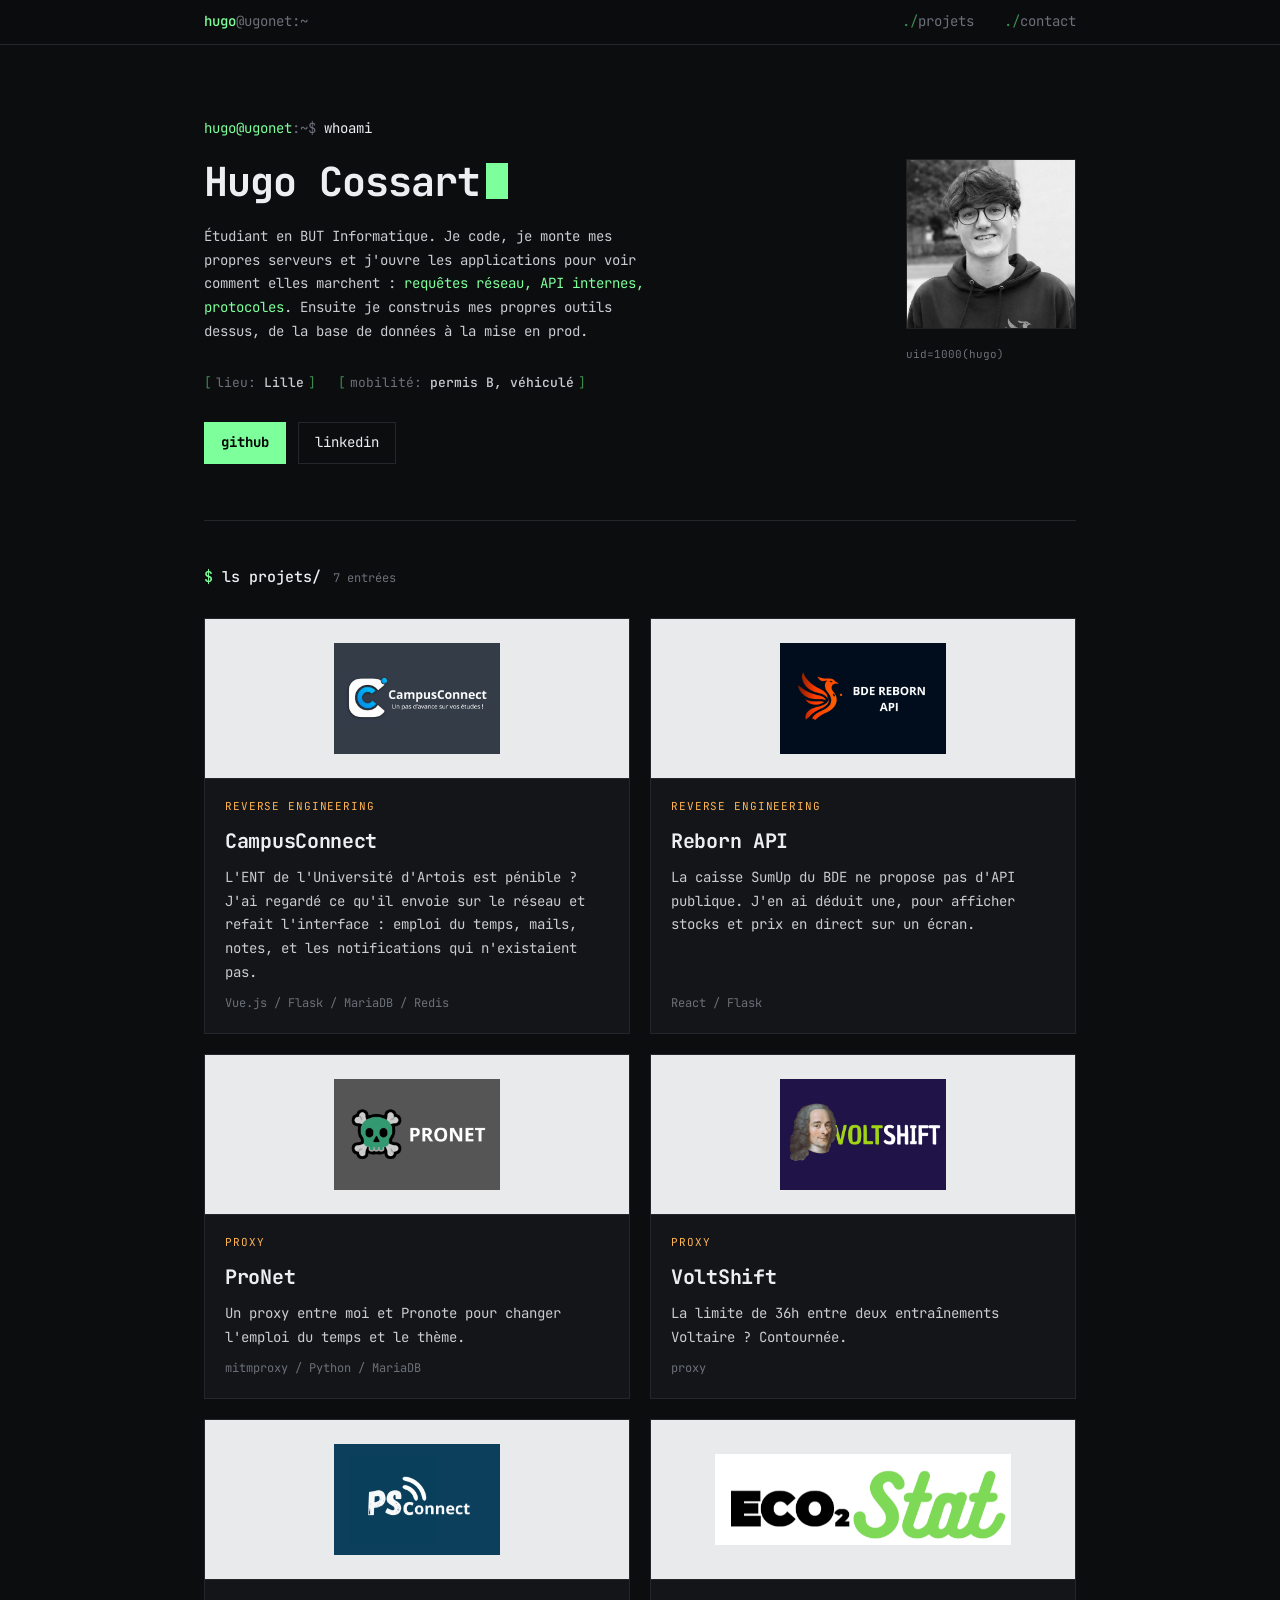
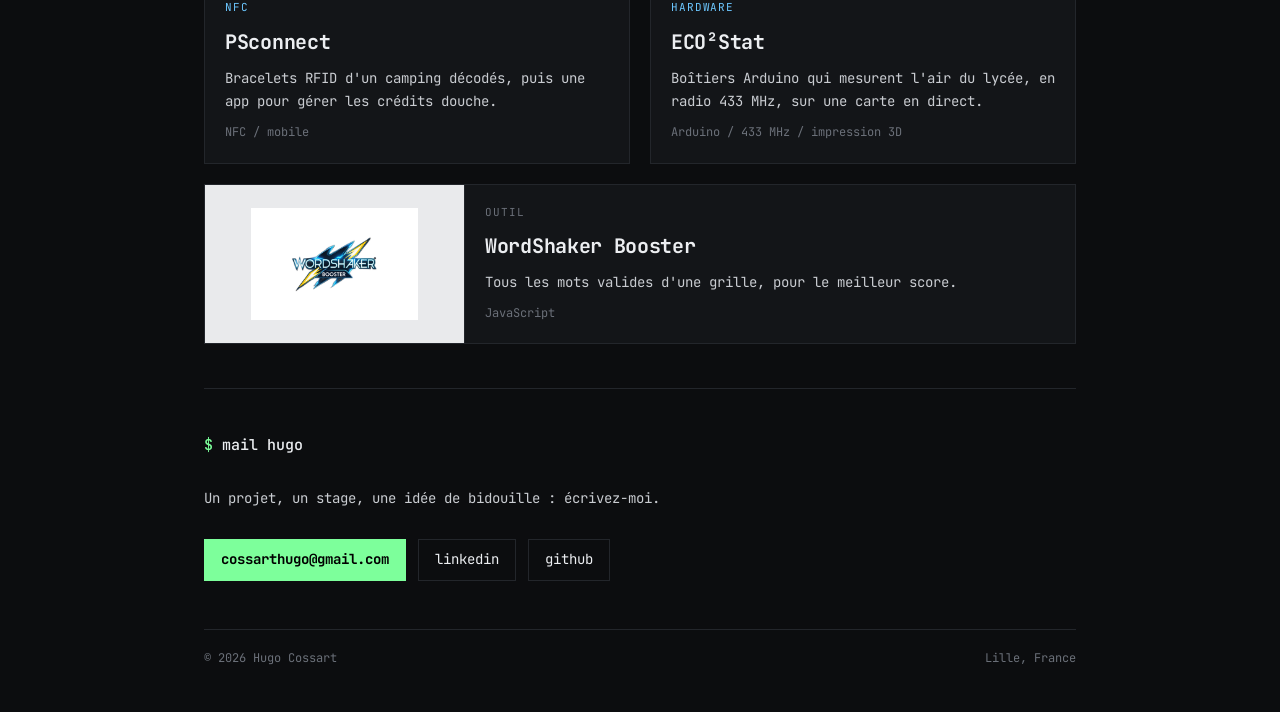
==== commit 10f7f461: "Portfolio : tous les projets en cartes, mention véhiculé" ====
--- a/index.html
+++ b/index.html
@@ -31,14 +31,14 @@
             <div>
                 <h1>Hugo Cossart<span class="cursor"></span></h1>
                 <p class="lead">
-                    Étudiant en BUT Informatique à Lens. Je code, je monte mes propres serveurs et
+                    Étudiant en BUT Informatique. Je code, je monte mes propres serveurs et
                     j'ouvre les applications pour voir comment elles marchent : <em>requêtes réseau,
                     API internes, protocoles</em>. Ensuite je construis mes propres outils dessus,
                     de la base de données à la mise en prod.
                 </p>
                 <div class="status">
                     <span>lieu: <b>Lille</b></span>
-                    <span>permis: <b>B</b></span>
+                    <span>mobilité: <b>permis B, véhiculé</b></span>
                 </div>
                 <div class="actions">
                     <a class="btn primary" href="https://github.com/Ugonet" target="_blank" rel="noopener noreferrer">github</a>
@@ -53,71 +53,71 @@
 
     <section id="projets">
         <div class="sec-head"><h2>ls projets/</h2><span class="hint">7 entrées</span></div>
-        <div class="projects">
 
-            <a href="projets/campusconnect/" class="proj">
-                <div class="n">01</div>
-                <div>
+        <div class="feat">
+            <a href="projets/campusconnect/" class="card">
+                <div class="thumb"><img src="projets/campusconnect/images/illustration.png" alt="" loading="lazy"></div>
+                <div class="body">
+                    <div class="kind rev">reverse engineering</div>
                     <h3>CampusConnect</h3>
-                    <p>PWA pour les étudiants de l'IUT : emploi du temps, mails, notes, notifications. Construite en reverse engineering des services internes.</p>
-                    <div class="tags"><span>Vue.js</span><span>Flask</span><span>MariaDB</span><span>Redis</span></div>
+                    <p>L'ENT de l'Université d'Artois est pénible ? J'ai regardé ce qu'il envoie sur le réseau et refait l'interface : emploi du temps, mails, notes, et les notifications qui n'existaient pas.</p>
+                    <div class="stk">Vue.js / Flask / MariaDB / Redis</div>
                 </div>
             </a>
-
-            <a href="projets/rebornapi/" class="proj">
-                <div class="n">02</div>
-                <div>
+            <a href="projets/rebornapi/" class="card">
+                <div class="thumb"><img src="projets/rebornapi/images/illustration.png" alt="" loading="lazy"></div>
+                <div class="body">
+                    <div class="kind rev">reverse engineering</div>
                     <h3>Reborn API</h3>
-                    <p>Reverse engineering de la caisse SumUp du BDE pour afficher stocks et prix en temps réel sur un écran.</p>
-                    <div class="tags"><span>React</span><span>Flask</span><span>reverse engineering</span></div>
+                    <p>La caisse SumUp du BDE ne propose pas d'API publique. J'en ai déduit une, pour afficher stocks et prix en direct sur un écran.</p>
+                    <div class="stk">React / Flask</div>
                 </div>
             </a>
-
-            <a href="projets/pronet/" class="proj">
-                <div class="n">03</div>
-                <div>
+            <a href="projets/pronet/" class="card">
+                <div class="thumb"><img src="projets/pronet/images/illustration.png" alt="" loading="lazy"></div>
+                <div class="body">
+                    <div class="kind rev">proxy</div>
                     <h3>ProNet</h3>
-                    <p>Proxy qui intercepte et modifie l'affichage de Pronote : emploi du temps et thème CSS personnalisé.</p>
-                    <div class="tags"><span>mitmproxy</span><span>Python</span><span>MariaDB</span></div>
+                    <p>Un proxy entre moi et Pronote pour changer l'emploi du temps et le thème.</p>
+                    <div class="stk">mitmproxy / Python / MariaDB</div>
                 </div>
             </a>
-
-            <a href="projets/voltshift/" class="proj">
-                <div class="n">04</div>
-                <div>
+            <a href="projets/voltshift/" class="card">
+                <div class="thumb"><img src="projets/voltshift/images/illustration.png" alt="" loading="lazy"></div>
+                <div class="body">
+                    <div class="kind rev">proxy</div>
                     <h3>VoltShift</h3>
-                    <p>Extension par proxy qui contourne la limite de 36h entre deux entraînements Voltaire, après analyse du site.</p>
-                    <div class="tags"><span>proxy</span><span>reverse engineering</span></div>
+                    <p>La limite de 36h entre deux entraînements Voltaire ? Contournée.</p>
+                    <div class="stk">proxy</div>
                 </div>
             </a>
-
-            <a href="projets/psconnect/" class="proj">
-                <div class="n">05</div>
-                <div>
+            <a href="projets/psconnect/" class="card">
+                <div class="thumb"><img src="projets/psconnect/images/illustration.png" alt="" loading="lazy"></div>
+                <div class="body">
+                    <div class="kind hw">nfc</div>
                     <h3>PSconnect</h3>
-                    <p>App mobile NFC pour un camping : lecture des badges douche, gestion des jetons et crédits, après reverse engineering des bracelets RFID.</p>
-                    <div class="tags"><span>NFC</span><span>RFID</span><span>mobile</span></div>
+                    <p>Bracelets RFID d'un camping décodés, puis une app pour gérer les crédits douche.</p>
+                    <div class="stk">NFC / mobile</div>
                 </div>
             </a>
-
-            <a href="projets/eco2stat/" class="proj">
-                <div class="n">06</div>
-                <div>
+            <a href="projets/eco2stat/" class="card">
+                <div class="thumb"><img src="projets/eco2stat/images/illustration.png" alt="" loading="lazy"></div>
+                <div class="body">
+                    <div class="kind hw">hardware</div>
                     <h3>ECO²Stat</h3>
-                    <p>Boîtiers Arduino mesurant la qualité de l'air dans le lycée, données remontées en radio sur une carte interactive.</p>
-                    <div class="tags"><span>Arduino</span><span>433 MHz</span><span>impression 3D</span><span>web</span></div>
+                    <p>Boîtiers Arduino qui mesurent l'air du lycée, en radio 433 MHz, sur une carte en direct.</p>
+                    <div class="stk">Arduino / 433 MHz / impression 3D</div>
                 </div>
             </a>
-
-            <a href="projets/wordshakerbooster/" class="proj">
-                <div class="n">07</div>
-                <div>
+            <a href="projets/wordshakerbooster/" class="card">
+                <div class="thumb"><img src="projets/wordshakerbooster/images/illustration.png" alt="" loading="lazy"></div>
+                <div class="body">
+                    <div class="kind tool">outil</div>
                     <h3>WordShaker Booster</h3>
-                    <p>Liste tous les mots valides d'une grille Word Shaker pour maximiser le score.</p>
-                    <div class="tags"><span>JavaScript</span></div>
+                    <p>Tous les mots valides d'une grille, pour le meilleur score.</p>
+                    <div class="stk">JavaScript</div>
                 </div>
             </a>
-
         </div>
     </section>
 
--- a/static/style.css
+++ b/static/style.css
@@ -8,6 +8,7 @@
     --acc: #7dff9b;
     --acc-dim: #3c8a51;
     --warn: #ffb454;
+    --cy: #6cc7ff;
     --mono: "JetBrains Mono", "Cascadia Mono", Consolas, monospace;
 }
 
@@ -86,24 +87,6 @@
 .sec-head h2::before { content: "$ "; color: var(--acc); }
 .sec-head .hint { color: var(--dim); font-size: 12px; }
 
-/* projets */
-.projects { border: 1px solid var(--line); }
-.proj {
-    display: grid; grid-template-columns: 44px 1fr; gap: 18px;
-    padding: 18px 20px; border-bottom: 1px solid var(--line);
-    transition: background .15s;
-}
-.proj:last-child { border-bottom: 0; }
-.proj:hover { background: var(--bg-2); }
-.proj .n { color: var(--dim); }
-.proj h3 { font-size: 15px; color: var(--bright); font-weight: 700; }
-.proj:hover h3 { color: var(--acc); }
-.proj h3::after { content: " ->"; color: var(--acc-dim); opacity: 0; transition: opacity .15s; }
-.proj:hover h3::after { opacity: 1; }
-.proj p { color: var(--fg); margin: 2px 0 8px; max-width: 70ch; }
-.tags { display: flex; flex-wrap: wrap; gap: 6px; }
-.tags span { font-size: 11px; color: var(--dim); border: 1px solid var(--line); padding: 0 8px; }
-
 /* contact */
 .contact p { margin-bottom: 18px; }
 .site-footer { margin-top: 48px; padding-top: 18px; border-top: 1px solid var(--line); color: var(--dim); font-size: 12px; display: flex; justify-content: space-between; flex-wrap: wrap; gap: 8px; }
@@ -150,3 +133,28 @@
 .tags.big span { font-size: 12px; color: var(--acc); border-color: var(--acc-dim); padding: 1px 10px; }
 .pager { margin-top: 56px; padding-top: 18px; border-top: 1px solid var(--line); display: flex; justify-content: space-between; gap: 16px; flex-wrap: wrap; color: var(--dim); }
 .pager a:hover { color: var(--acc); }
+
+/* projets: rythme varié */
+.kind { font-size: 11px; text-transform: uppercase; letter-spacing: .08em; }
+.kind.rev { color: var(--warn); }
+.kind.hw { color: var(--cy); }
+.kind.tool { color: var(--dim); }
+.stk { color: var(--dim); font-size: 12px; }
+
+.feat { display: grid; grid-template-columns: 1fr 1fr; gap: 20px; }
+.feat .card:last-child { grid-column: 1 / -1; flex-direction: row; }
+.feat .card:last-child .thumb { width: 260px; height: auto; border-bottom: 0; border-right: 1px solid var(--line); flex-shrink: 0; }
+.card { border: 1px solid var(--line); background: var(--bg-2); display: flex; flex-direction: column; transition: border-color .15s, transform .15s; }
+.card:hover { border-color: var(--acc); transform: translateY(-2px); }
+.card .thumb { height: 160px; background: #e9eaec; display: flex; align-items: center; justify-content: center; border-bottom: 1px solid var(--line); overflow: hidden; }
+.card .thumb img { max-width: 70%; max-height: 70%; object-fit: contain; }
+.card .body { padding: 18px 20px 20px; display: flex; flex-direction: column; gap: 8px; flex: 1; }
+.card h3 { font-size: 20px; color: var(--bright); letter-spacing: -.3px; }
+.card:hover h3 { color: var(--acc); }
+.card p { color: var(--fg); flex: 1; }
+
+@media (max-width: 760px) {
+    .feat { grid-template-columns: 1fr; }
+    .feat .card:last-child { flex-direction: column; }
+    .feat .card:last-child .thumb { width: auto; height: 160px; border-right: 0; border-bottom: 1px solid var(--line); }
+}
